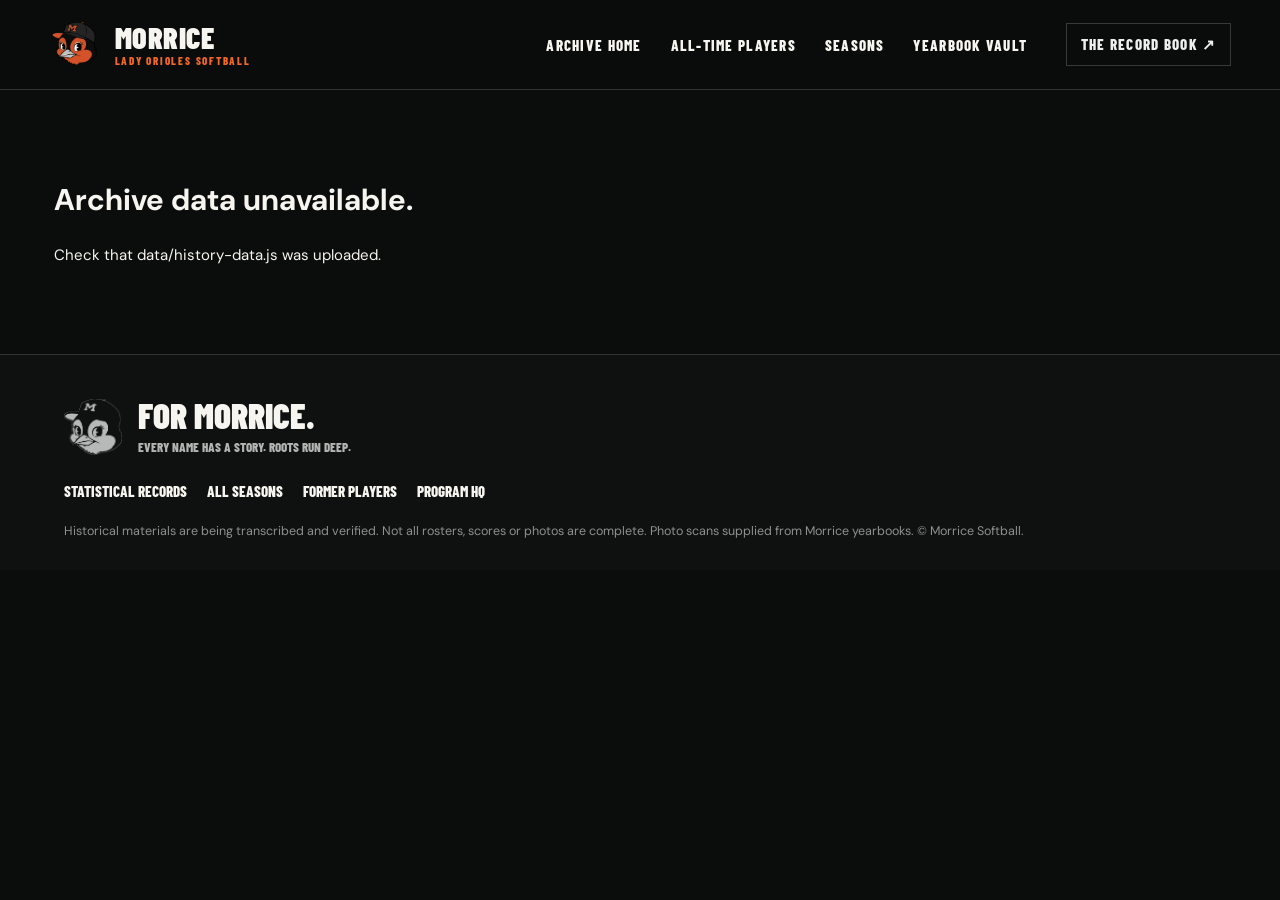
==== archive.html @ 0aeb1f67 "Add files via upload" ====
<!doctype html>
<html lang="en">
<head>
  <meta charset="utf-8">
  <meta name="viewport" content="width=device-width,initial-scale=1">
  <meta name="theme-color" content="#0b0c0c">
  <meta name="description" content="Explore Morrice Lady Orioles softball history: players, seasons, yearbook scans, schedules and record-book statistics.">
  <title>All-Time Orioles | Morrice Softball</title>
  <link rel="icon" href="assets/boop.webp" type="image/webp">
  <link rel="preconnect" href="https://fonts.googleapis.com">
  <link rel="preconnect" href="https://fonts.gstatic.com" crossorigin>
  <link href="https://fonts.googleapis.com/css2?family=Barlow+Condensed:wght@400;500;600;700;800;900&family=DM+Sans:wght@400;500;600;700&display=swap" rel="stylesheet">
  <link href="archive.css" rel="stylesheet">
  <script src="data/records-data.js"></script>
  <script src="data/history-data.js"></script>
  <script src="archive.js" defer></script>
</head>
<body>
  <a class="skip" href="#archive-main">Skip to archive</a>
  <header class="ath-header">
    <div class="ath-header-inner">
      <a class="ath-logo" href="index.html#records" aria-label="Morrice Softball records home"><img src="assets/boop.webp" alt=""><span><strong>MORRICE</strong><small>LADY ORIOLES SOFTBALL</small></span></a>
      <nav class="ath-header-nav" aria-label="Historical archive navigation">
        <a href="#home" data-nav="home">Archive Home</a>
        <a href="#players" data-nav="players">All-Time Players</a>
        <a href="#seasons" data-nav="seasons">Seasons</a>
        <a href="#vault" data-nav="vault">Yearbook Vault</a>
      </nav>
      <a class="ath-back" href="index.html#records">THE RECORD BOOK <span aria-hidden="true">↗</span></a>
      <button class="ath-menu" type="button" aria-label="Toggle archive navigation" aria-controls="mobileArchiveNav" aria-expanded="false">☰</button>
    </div>
    <nav class="ath-mobile-nav" id="mobileArchiveNav" aria-label="Mobile archive navigation" hidden>
      <a href="#home">Archive Home</a><a href="#players">All-Time Players</a><a href="#seasons">Season Archives</a><a href="#vault">Yearbook Vault</a><a href="index.html#records">Back to Record Book</a>
    </nav>
  </header>
  <main id="archive-main" tabindex="-1"><section class="ath-container ath-loading"><h1>LOADING THE ARCHIVE.</h1><p>Retrieving historical rosters, yearbook pages and season records...</p></section></main>
  <footer class="ath-footer"><div><img src="assets/boop-mono.webp" alt=""><p><strong>FOR MORRICE.</strong><span>Every name has a story. Roots run deep.</span></p></div><nav aria-label="Footer"><a href="index.html#records">Statistical Records</a><a href="#seasons">All Seasons</a><a href="#players">Former Players</a><a href="index.html#hub">Program HQ</a></nav><small>Historical materials are being transcribed and verified. Not all rosters, scores or photos are complete. Photo scans supplied from Morrice yearbooks. © Morrice Softball.</small></footer>
</body>
</html>
---- archive.css ----
:root{--orange:#f26726;--orange2:#ff8742;--dark:#0b0c0c;--ink:#111313;--panel:#16191a;--line:#343a39;--muted:#b4b7b6;--white:#f7f5ef;--display:'Barlow Condensed',Impact,'Arial Narrow',sans-serif;--body:'DM Sans',system-ui,-apple-system,sans-serif}
*{box-sizing:border-box}html{scroll-behavior:smooth}body{margin:0;color:var(--white);background:var(--dark);font:15px/1.58 var(--body);-webkit-font-smoothing:antialiased}a{text-decoration:none;color:inherit}button,input,select{font:inherit}button{cursor:pointer}button:focus-visible,input:focus-visible,select:focus-visible,a:focus-visible{outline:2px solid var(--orange2);outline-offset:3px}button:disabled{opacity:.4;cursor:default}img{max-width:100%;display:block}.skip{position:absolute;left:18px;top:-90px;padding:8px 14px;background:var(--orange);z-index:100}.skip:focus{top:10px}
.ath-header{position:sticky;top:0;z-index:40;background:#0b0d0df6;backdrop-filter:blur(14px);border-bottom:1px solid #303334}.ath-header-inner{max-width:1720px;margin:auto;min-height:89px;display:flex;align-items:center;padding:8px clamp(15px,3.8vw,70px);gap:clamp(16px,3vw,46px)}.ath-logo{display:flex;align-items:center;flex-shrink:0;gap:11px}.ath-logo img{height:55px;width:55px;object-fit:contain}.ath-logo span{display:flex;flex-direction:column;line-height:1}.ath-logo strong{font:900 30px/1 var(--display);letter-spacing:.018em}.ath-logo small{font:800 11px/1.1 var(--display);color:var(--orange);letter-spacing:.16em;white-space:nowrap;margin-top:3px}.ath-header-nav{display:flex;align-items:center;gap:clamp(14px,2.25vw,33px);margin-left:auto}.ath-header-nav a,.ath-back{font:800 15px var(--display);letter-spacing:.085em;white-space:nowrap;text-transform:uppercase}.ath-header-nav a:hover,.ath-header-nav a.active{color:var(--orange)}.ath-back{padding:11px 14px;border:1px solid var(--line);color:#eee;flex-shrink:0}.ath-back:hover{background:var(--orange);color:#151515;border-color:var(--orange)}.ath-menu{display:none;background:transparent;border:0;color:#fff;font-size:26px}.ath-mobile-nav{background:#151818;border-top:1px solid #343838;padding:12px 24px 24px}.ath-mobile-nav:not([hidden]){display:flex;flex-direction:column}.ath-mobile-nav a{padding:11px 0;border-bottom:1px solid #343838;font:800 20px var(--display);text-transform:uppercase}
.ath-container{max-width:1450px;margin:0 auto;padding-left:clamp(18px,4.2vw,68px);padding-right:clamp(18px,4.2vw,68px)}.ath-band{border-bottom:1px solid #2b3030}.ath-hero{position:relative;overflow:hidden;background:radial-gradient(ellipse at 82% 22%,#4c2817 0%,#1d1d1c 29%,#0d0f0f 67%);padding:clamp(63px,7vw,112px) 0 clamp(46px,5vw,70px)}.ath-hero:after{content:"M";position:absolute;right:-35px;top:0;line-height:.8;z-index:0;pointer-events:none;font:900 clamp(380px,50vw,770px) var(--display);opacity:.065;color:var(--orange);transform:skew(-8deg)}.ath-hero-inner{position:relative;z-index:1;display:grid;grid-template-columns:minmax(0,1fr) minmax(260px,.72fr);gap:40px;align-items:center}.ath-eyebrow{color:var(--orange);font:900 15px/1.2 var(--display);text-transform:uppercase;letter-spacing:.19em}.ath-eyebrow:before{content:"";display:inline-block;width:28px;height:3px;background:currentColor;vertical-align:middle;margin-right:12px}.ath-hero h1{font:900 clamp(88px,12.5vw,178px)/.78 var(--display);text-transform:uppercase;letter-spacing:-.02em;margin:23px 0 22px}.ath-hero h1 span{display:block}.ath-hero h1 .orange{color:var(--orange);font-style:italic}.ath-hero p{color:#c7cac6;font-size:17px;max-width:590px;line-height:1.7}.ath-hero-image{position:relative;border:1px solid #42382c;transform:rotate(2deg);box-shadow:0 30px 80px #0008;background:#efe1ce;padding:10px}.ath-hero-image img{width:100%;max-height:470px;object-fit:cover;filter:sepia(.22) contrast(1.08)}.ath-hero-image small{display:block;font:800 13px var(--display);text-transform:uppercase;color:#201a16;padding:9px 8px 4px;letter-spacing:.11em}.ath-search-panel{margin-top:34px;max-width:680px;padding:9px;background:#161817;border:1px solid #575c58;display:flex;align-items:center;gap:13px}.ath-search-panel label{font:800 20px var(--display);color:var(--orange);padding:0 0 0 12px}.ath-search-panel input{flex:1;min-width:0;background:none;border:0;color:#fff;outline:none;font-size:16px;padding:10px}.ath-search-panel button{border:0;background:var(--orange);color:#131313;font:900 17px var(--display);text-transform:uppercase;letter-spacing:.08em;padding:16px 21px}.ath-search-panel button:hover{background:var(--orange2)}.ath-metrics{display:grid;grid-template-columns:repeat(4,minmax(0,1fr));border-bottom:1px solid var(--line);background:#131616}.ath-metrics>*{padding:24px 26px;border-right:1px solid var(--line)}.ath-metrics>*:last-child{border:0}.ath-metrics b{font:900 43px/1 var(--display);display:block}.ath-metrics span{display:block;font:800 12px var(--display);text-transform:uppercase;letter-spacing:.1em;color:#aaa;margin-top:4px}
.ath-section{padding-top:66px;padding-bottom:72px}.ath-section:nth-child(even){background:#111414}.ath-section-top{display:flex;justify-content:space-between;gap:25px;align-items:end;margin-bottom:27px}.ath-section-top h2,.ath-page-head h1{font:900 clamp(51px,6vw,88px)/.92 var(--display);text-transform:uppercase;margin:11px 0 10px}.ath-section-top em,.ath-page-head em{color:var(--orange);font-style:normal}.ath-section-top p{max-width:570px;color:var(--muted);margin:0}.ath-action{display:inline-flex;align-items:center;justify-content:center;background:var(--orange);padding:12px 17px;color:#111;font:900 16px var(--display);text-transform:uppercase;letter-spacing:.08em;white-space:nowrap}.ath-action:hover{background:var(--orange2)}.ath-action.outline{background:transparent;color:var(--orange);border:1px solid var(--orange)}.ath-action.outline:hover{background:var(--orange);color:#111}.ath-page-head{padding:54px 0 37px;border-bottom:1px solid var(--line);background:linear-gradient(135deg,#171a19,#0b0c0c)}.ath-page-head p{color:#b6baba;max-width:770px}.ath-grid{display:grid;grid-template-columns:repeat(4,minmax(0,1fr));gap:17px}.ath-feature{min-width:0;display:block;border:1px solid #353b39;background:#181b1a;position:relative;overflow:hidden;transition:transform .18s,border-color .18s}.ath-feature:hover{transform:translateY(-4px);border-color:var(--orange)}.ath-feature img{width:100%;height:205px;object-fit:cover;filter:grayscale(.25)}.ath-feature-body{padding:19px}.ath-feature-body small{font:800 12px var(--display);color:var(--orange);text-transform:uppercase;letter-spacing:.13em}.ath-feature-body h3{font:900 34px/.94 var(--display);text-transform:uppercase;margin:7px 0}.ath-feature-body p{color:#b9bcb8;font-size:13px;margin:5px 0 0}.ath-feature .ath-arrow{position:absolute;right:15px;bottom:13px;color:var(--orange)}.ath-feature.no-pic{min-height:210px;display:flex;align-items:end;background:linear-gradient(135deg,#261c17,#151918)}.ath-feature.no-pic .ath-feature-body{width:100%}.ath-year-watermark{position:absolute;top:3px;right:8px;font:900 85px var(--display);color:#f2672630;pointer-events:none}
.ath-toolbar{display:flex;gap:12px;flex-wrap:wrap;align-items:center;padding:22px 0}.ath-toolbar label{font:800 12px var(--display);color:#b8bdb9;text-transform:uppercase;letter-spacing:.08em}.ath-toolbar input,.ath-toolbar select{background:#1b1e1d;border:1px solid #464e49;color:#fff;padding:12px 13px;min-height:45px;max-width:100%;border-radius:0}.ath-toolbar input{min-width:min(100%,340px)}.ath-toolbar select{min-width:150px}.ath-info{padding:17px 20px;border-left:4px solid var(--orange);background:#251e18;color:#ead0bd;margin:22px 0;font-size:13px;line-height:1.65}.ath-info strong{color:#fff}.ath-count{font:800 13px var(--display);color:#c3c5c2;text-transform:uppercase;letter-spacing:.1em;padding:8px 0 20px}.ath-people-grid{display:grid;grid-template-columns:repeat(3,minmax(0,1fr));gap:10px}.ath-person{border:1px solid #343b38;padding:18px 20px;background:#161918;display:block;min-width:0}.ath-person:hover{border-color:var(--orange);background:#1e211f}.ath-person strong{display:block;font:900 26px/1.05 var(--display);text-transform:uppercase}.ath-person small{display:block;margin-top:8px;font:800 12px var(--display);color:var(--orange);text-transform:uppercase;letter-spacing:.065em}.ath-person p{font-size:12px;color:var(--muted);margin:5px 0 0}.ath-person .ath-arrow{float:right;color:var(--orange);font-size:22px}.ath-load{display:block;width:100%;margin:24px 0 0;background:transparent;border:1px solid #525a55;color:white;font:900 17px var(--display);text-transform:uppercase;padding:14px}.ath-load:hover{border-color:var(--orange);color:var(--orange)}
.ath-detail-meta{display:grid;grid-template-columns:repeat(4,minmax(0,1fr));gap:1px;background:#39403c;border:1px solid #39403c;margin-top:22px}.ath-detail-meta>*{background:#171b19;padding:16px}.ath-detail-meta strong{font:900 33px var(--display);display:block}.ath-detail-meta small{color:#b8bbb7;font:800 11px var(--display);text-transform:uppercase;letter-spacing:.1em;display:block}.ath-two-col{display:grid;grid-template-columns:minmax(0,1.45fr) minmax(260px,.7fr);gap:32px;align-items:start}.ath-box{background:#151818;border:1px solid #363b39;padding:24px;margin-top:18px}.ath-box h2,.ath-box h3{font:900 32px var(--display);text-transform:uppercase;margin:0 0 17px}.ath-box p{color:#bbb}.ath-chips{display:flex;gap:9px;flex-wrap:wrap}.ath-chip{display:inline-flex;align-items:center;gap:7px;font:800 14px var(--display);text-transform:uppercase;letter-spacing:.04em;color:#fff;border:1px solid #515750;padding:8px 11px;background:#242725}.ath-chip:hover{border-color:var(--orange);color:var(--orange)}.ath-chip small{color:var(--orange);font-size:12px}.ath-subnote{color:#aeb2ae;font-size:13px;margin-top:14px}.ath-gallery{display:grid;grid-template-columns:repeat(3,minmax(0,1fr));gap:15px}.ath-gallery figure{border:1px solid #333b38;background:#171a19;margin:0}.ath-gallery a{display:block;cursor:zoom-in;overflow:hidden}.ath-gallery img{height:245px;width:100%;object-fit:cover;transition:transform .2s}.ath-gallery a:hover img{transform:scale(1.02)}.ath-gallery figcaption{padding:11px 13px 15px;font-size:12px;color:#bdc1bd}.ath-gallery b{display:block;color:#fff;font:800 17px var(--display);text-transform:uppercase}.ath-gallery small{display:block;color:#a1a7a3;margin-top:3px}.ath-gallery-wide{grid-template-columns:repeat(4,minmax(0,1fr))}.ath-gallery-wide img{height:180px}.ath-table-wrap{max-width:100%;overflow-x:auto;border:1px solid #343c39}.ath-table{width:100%;border-collapse:collapse;min-width:540px}.ath-table th{background:#262a28;text-align:left;text-transform:uppercase;letter-spacing:.065em;font:800 14px var(--display);color:var(--orange);padding:13px 12px;white-space:nowrap}.ath-table td{border-top:1px solid #303633;padding:12px;color:#e8eae6;font-size:13px}.ath-table tr:hover td{background:#191d1b}.ath-table td a{color:#ff995c;text-decoration:underline;text-underline-offset:3px}.ath-table .num{font-family:var(--display);font-size:18px;font-weight:800;color:#fff}.ath-table .pale{color:#adb1ae}.ath-tag{font:800 12px var(--display);padding:4px 7px;text-transform:uppercase;color:#121212;background:#f26726;display:inline-block}.ath-tag.muted{background:#404640;color:#eee}.ath-breadcrumb{display:flex;gap:11px;align-items:center;flex-wrap:wrap;font:800 12px var(--display);text-transform:uppercase;letter-spacing:.1em;color:#b8b9b5;margin-bottom:18px}.ath-breadcrumb a{color:var(--orange)}.ath-breadcrumb a:hover{text-decoration:underline}.ath-spacer{height:36px}.ath-empty{padding:32px;border:1px dashed #636d65;background:#161a18;color:#c0c3bf}.ath-footer{background:#0f1111;border-top:1px solid #333;padding:39px clamp(18px,5vw,70px) 28px}.ath-footer>div,.ath-footer>nav,.ath-footer>small{max-width:1310px;margin-left:auto;margin-right:auto}.ath-footer>div{display:flex;align-items:center;gap:16px}.ath-footer img{width:58px;opacity:.7}.ath-footer p{margin:0}.ath-footer strong{font:900 35px var(--display);display:block}.ath-footer span{font:800 13px var(--display);text-transform:uppercase;color:#b2b5b1}.ath-footer nav{display:flex;gap:20px;flex-wrap:wrap;margin-top:22px}.ath-footer nav a{font:800 15px var(--display);text-transform:uppercase}.ath-footer nav a:hover{color:var(--orange)}.ath-footer small{display:block;color:#8b918e;margin-top:22px;max-width:1310px}
@media(max-width:1180px){.ath-header-nav{gap:13px}.ath-header-nav a{font-size:13px}.ath-back{font-size:13px}.ath-logo strong{font-size:26px}.ath-logo small{font-size:9px}.ath-grid{grid-template-columns:repeat(3,1fr)}}
@media(max-width:900px){.ath-header-inner{min-height:73px}.ath-logo img{width:47px;height:47px}.ath-header-nav,.ath-back{display:none}.ath-menu{display:block;margin-left:auto}.ath-hero-inner{grid-template-columns:1fr}.ath-hero-image{display:none}.ath-grid{grid-template-columns:repeat(2,1fr)}.ath-people-grid{grid-template-columns:repeat(2,1fr)}.ath-gallery-wide{grid-template-columns:repeat(3,1fr)}.ath-two-col{grid-template-columns:1fr}.ath-metrics>*{padding:17px}}
@media(max-width:580px){.ath-hero{padding:60px 0 42px}.ath-hero h1{font-size:clamp(75px,22vw,120px)}.ath-hero p{font-size:15px}.ath-search-panel{gap:3px}.ath-search-panel label{padding-left:6px}.ath-search-panel button{font-size:13px;padding:14px 12px}.ath-section{padding-top:40px;padding-bottom:45px}.ath-grid,.ath-people-grid,.ath-gallery,.ath-gallery-wide{grid-template-columns:repeat(2,1fr);gap:10px}.ath-feature img{height:140px}.ath-feature-body{padding:11px}.ath-feature-body h3{font-size:27px}.ath-gallery img,.ath-gallery-wide img{height:165px}.ath-metrics{grid-template-columns:repeat(2,1fr)}.ath-metrics>:nth-child(2){border-right:0}.ath-metrics>:nth-child(-n+2){border-bottom:1px solid var(--line)}.ath-section-top{align-items:start;flex-direction:column}.ath-detail-meta{grid-template-columns:repeat(2,1fr)}.ath-box{padding:15px}.ath-page-head h1{font-size:56px}.ath-toolbar input{min-width:100%}.ath-table{min-width:490px}.ath-footer strong{font-size:29px}}
@media(prefers-reduced-motion:reduce){*,*:before,*:after{transition:none!important;scroll-behavior:auto!important}}
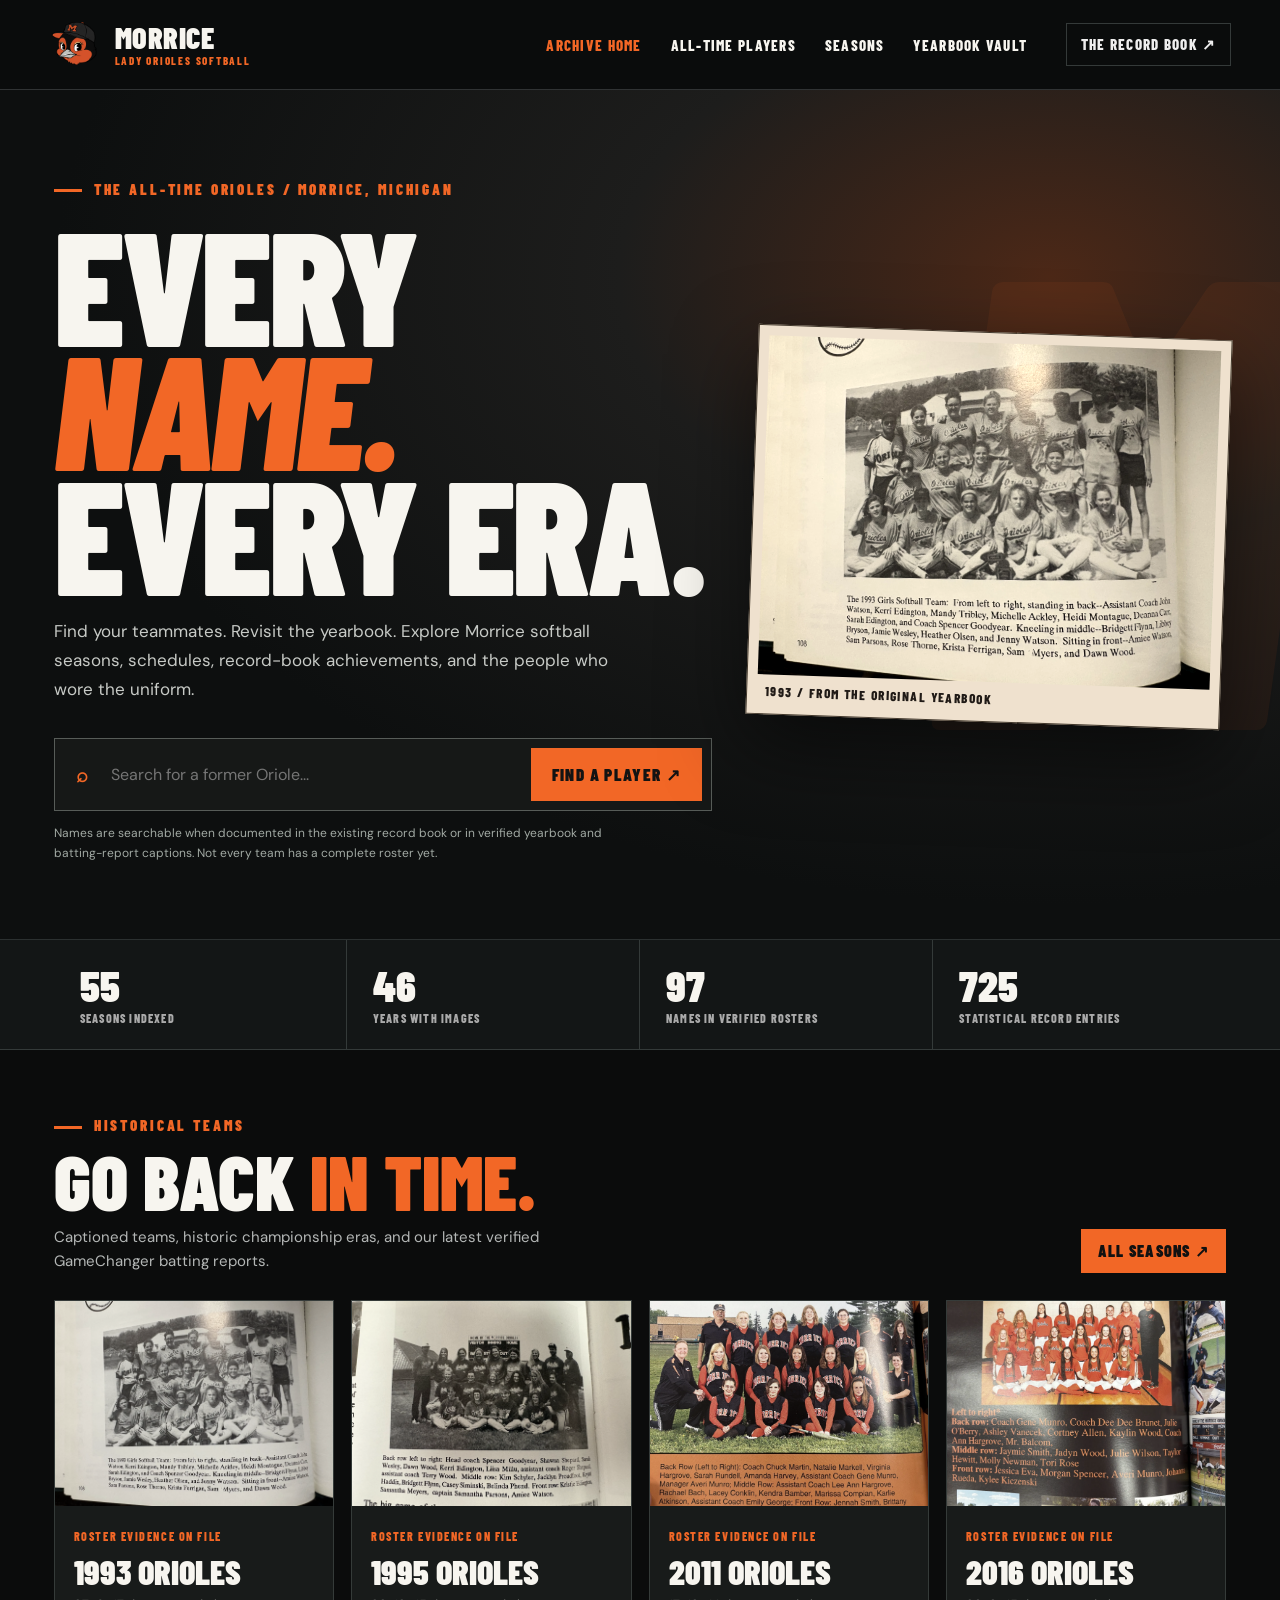
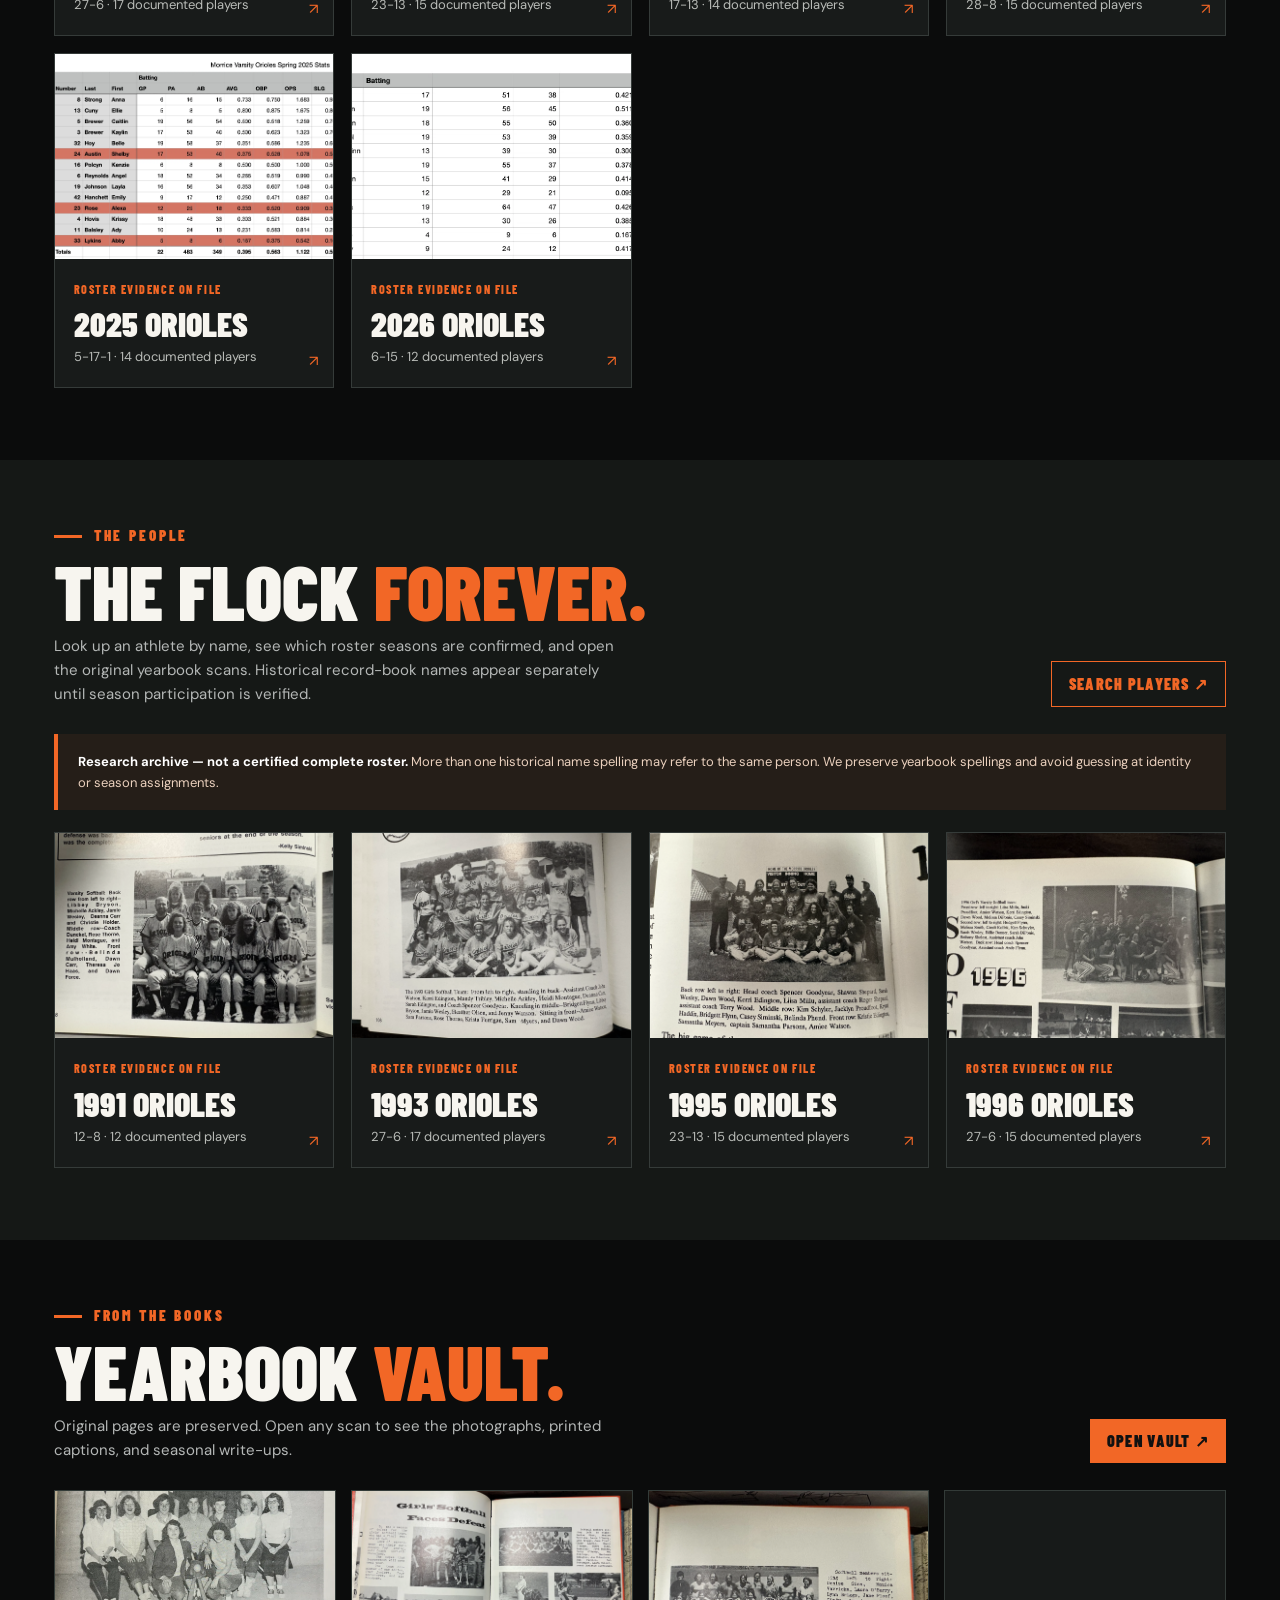
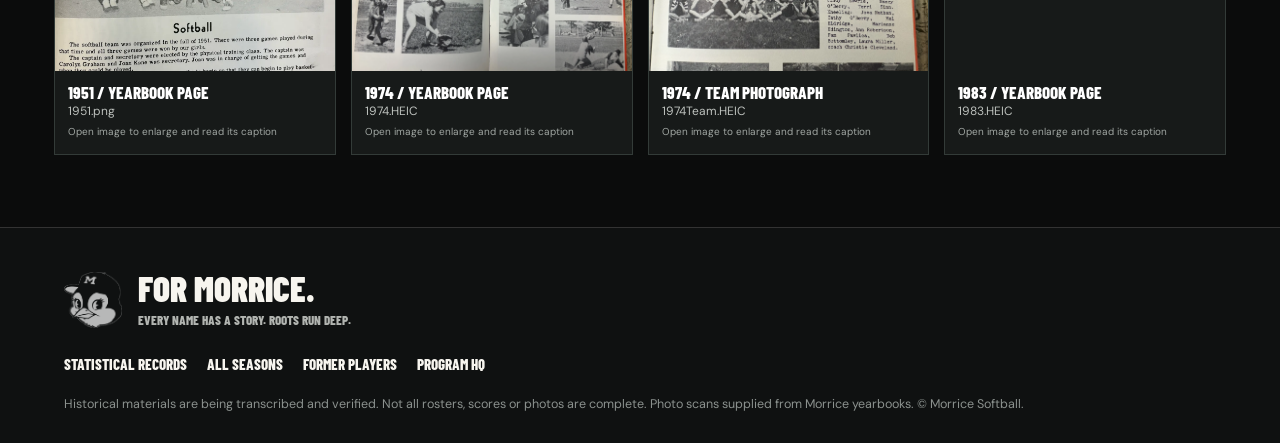
==== commit a955ac9c: "Add files via upload" ====
--- a/archive.html
+++ b/archive.html
@@ -12,8 +12,9 @@
   <link href="https://fonts.googleapis.com/css2?family=Barlow+Condensed:wght@400;500;600;700;800;900&family=DM+Sans:wght@400;500;600;700&display=swap" rel="stylesheet">
   <link href="archive.css" rel="stylesheet">
   <script src="data/records-data.js"></script>
-  <script src="data/history-data.js"></script>
-  <script src="archive.js" defer></script>
+  <!-- Versioned URL prevents browsers from reusing the previously cached, incorrect photo paths. -->
+  <script src="data/history-data.js?v=20261117-photo-paths-fixed" ></script>
+  <script src="archive.js?v=20261117-photo-paths-fixed" defer></script>
 </head>
 <body>
   <a class="skip" href="#archive-main">Skip to archive</a>
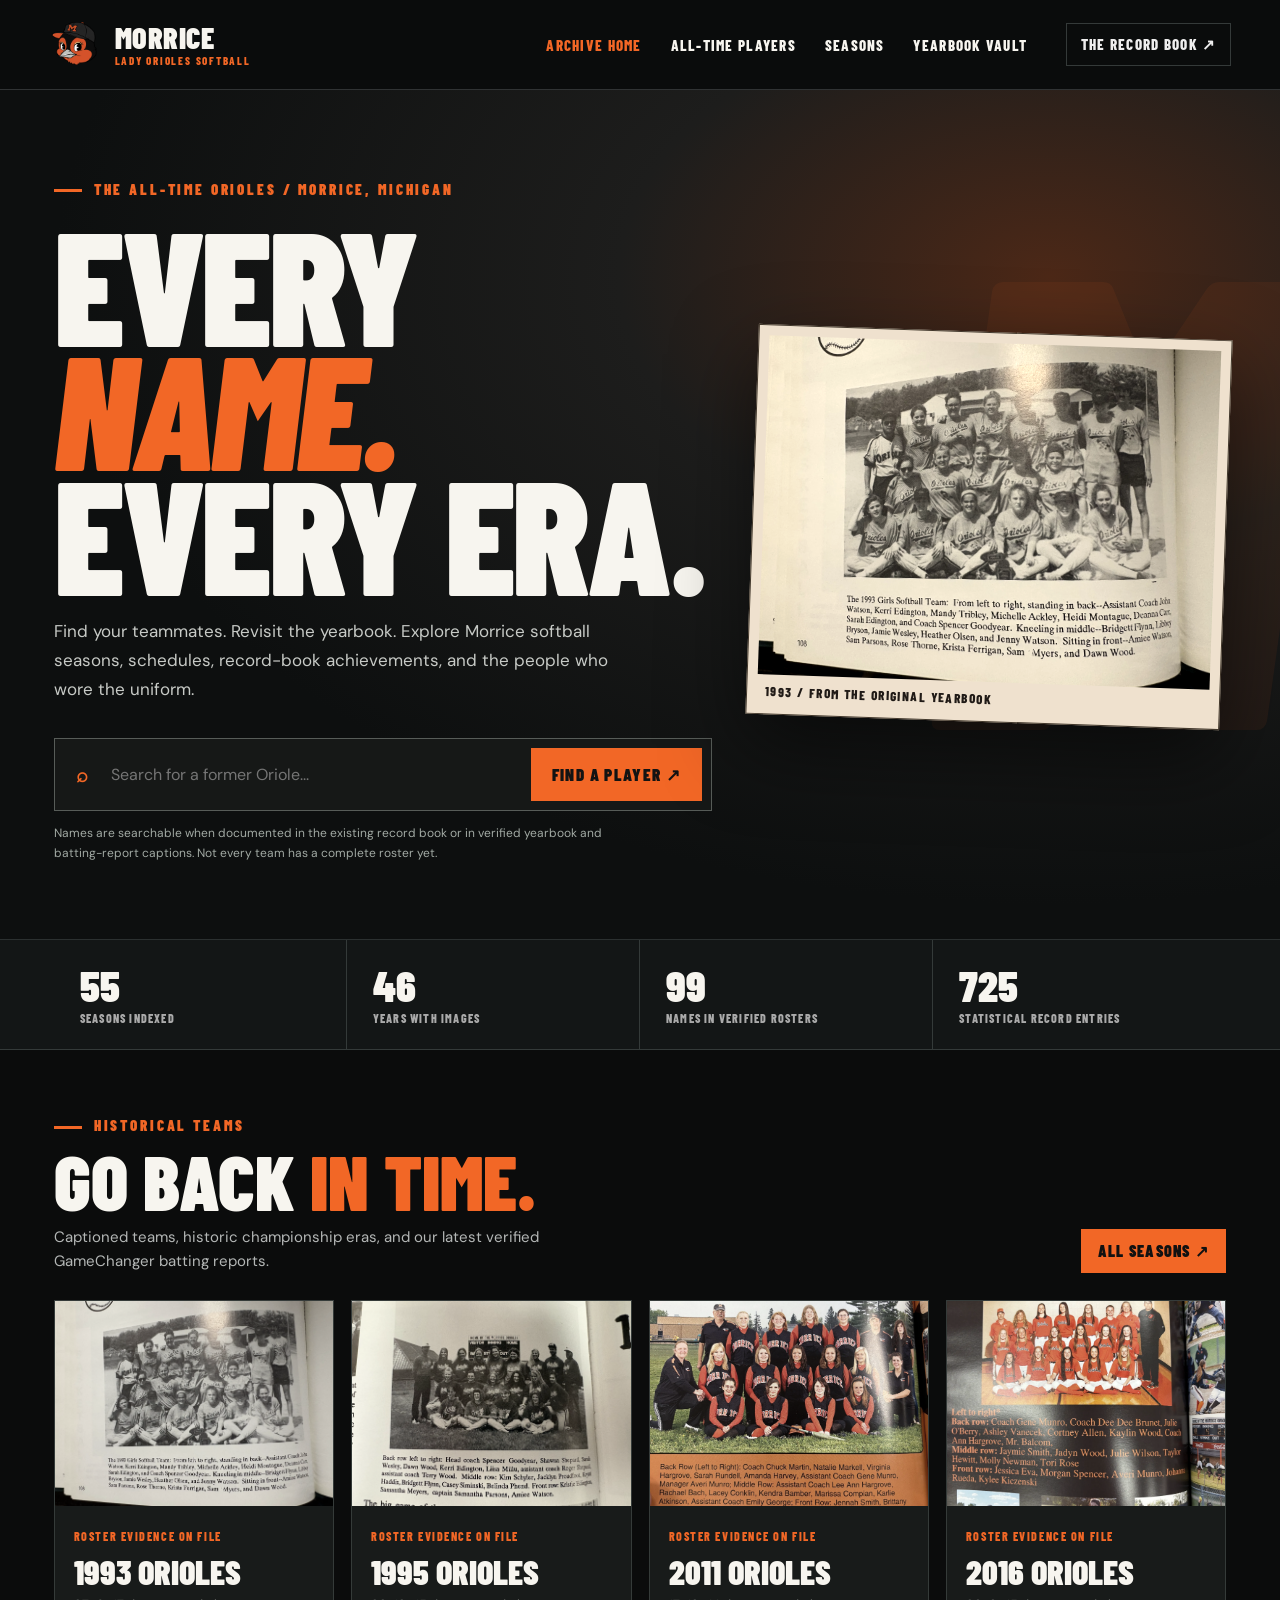
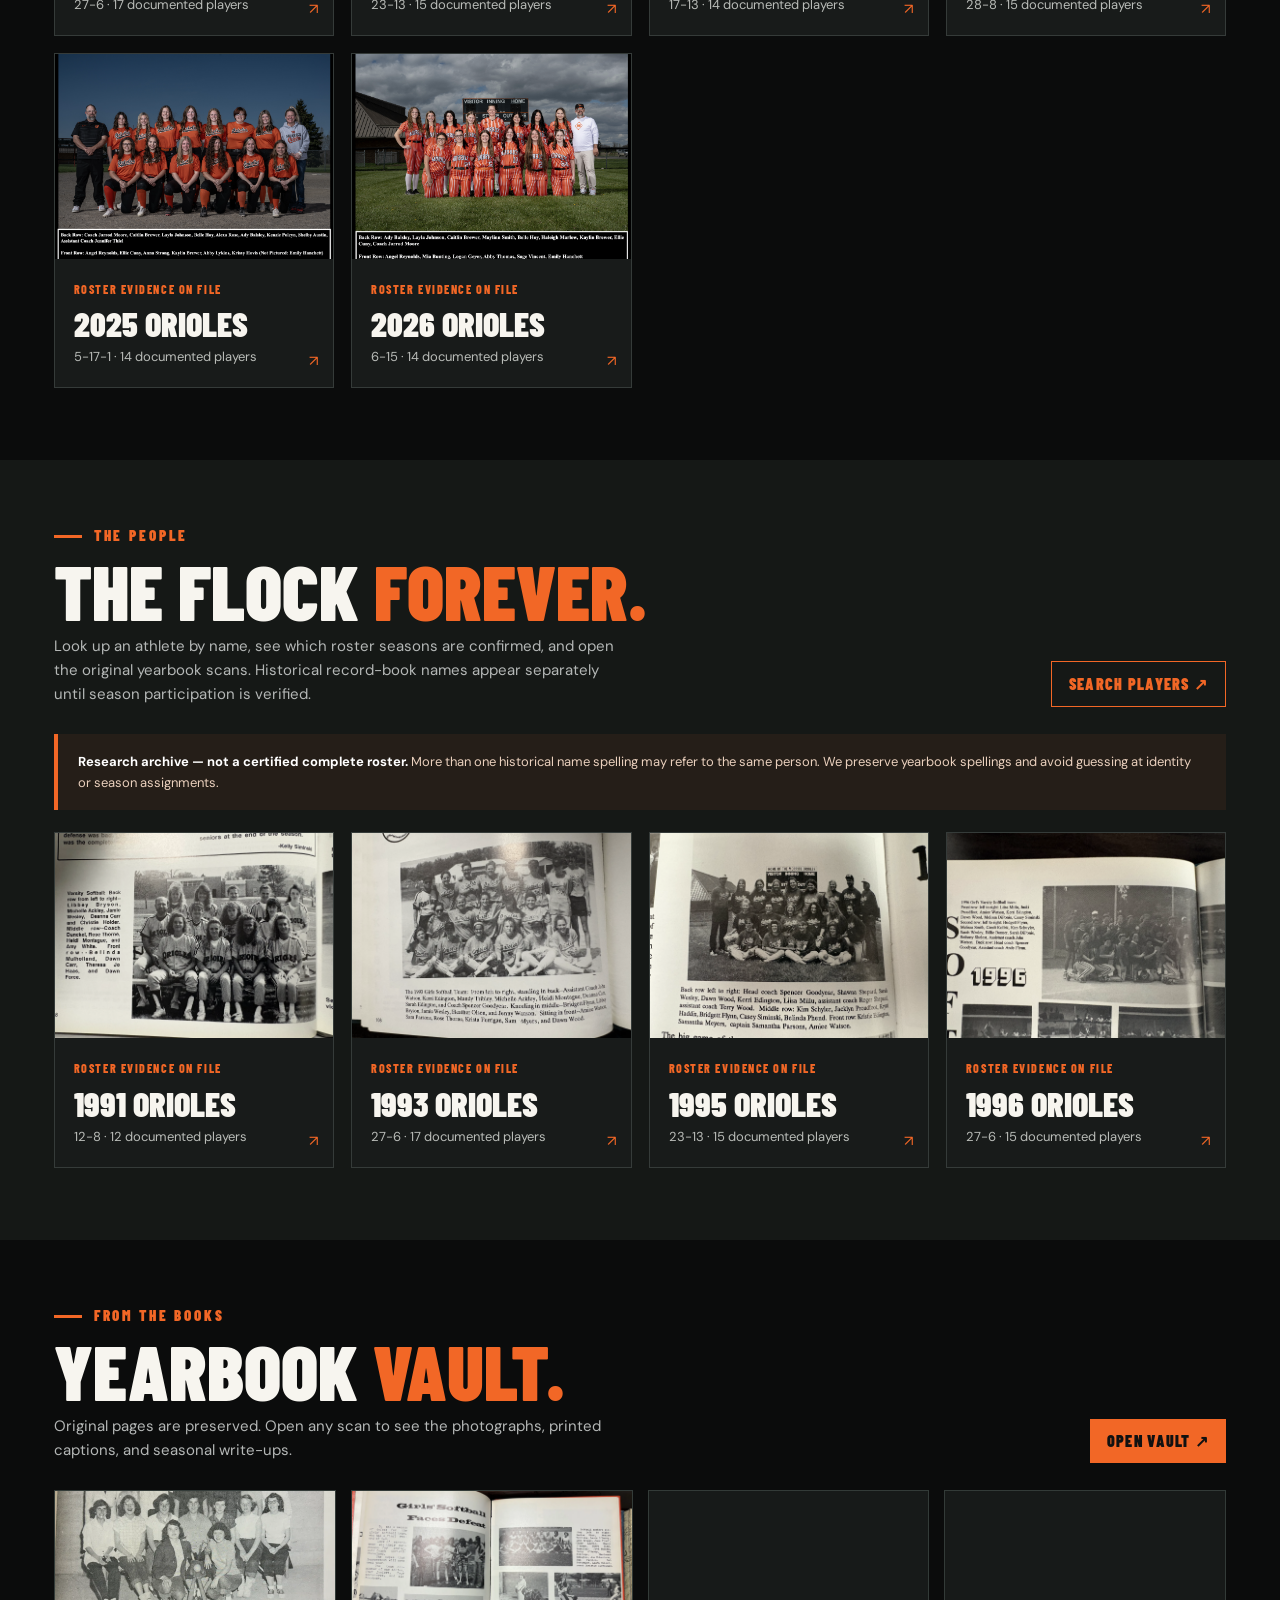
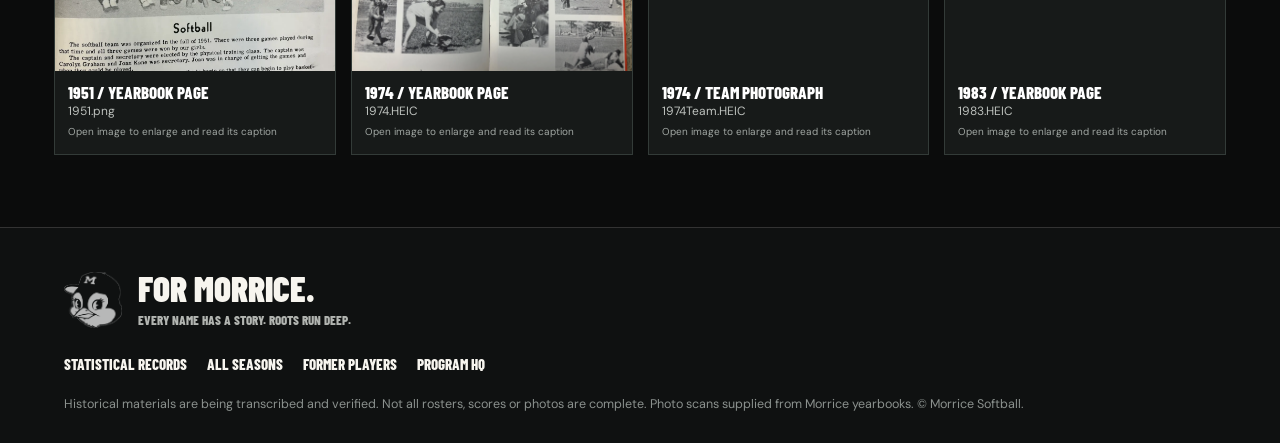
==== commit efb104dd: "Add files via upload" ====
--- a/archive.html
+++ b/archive.html
@@ -13,8 +13,8 @@
   <link href="archive.css" rel="stylesheet">
   <script src="data/records-data.js"></script>
   <!-- Versioned URL prevents browsers from reusing the previously cached, incorrect photo paths. -->
-  <script src="data/history-data.js?v=20261117-photo-paths-fixed" ></script>
-  <script src="archive.js?v=20261117-photo-paths-fixed" defer></script>
+  <script src="data/history-data.js?v=20261117-team-photo-additions" ></script>
+  <script src="archive.js?v=20261117-team-photo-additions" defer></script>
 </head>
 <body>
   <a class="skip" href="#archive-main">Skip to archive</a>
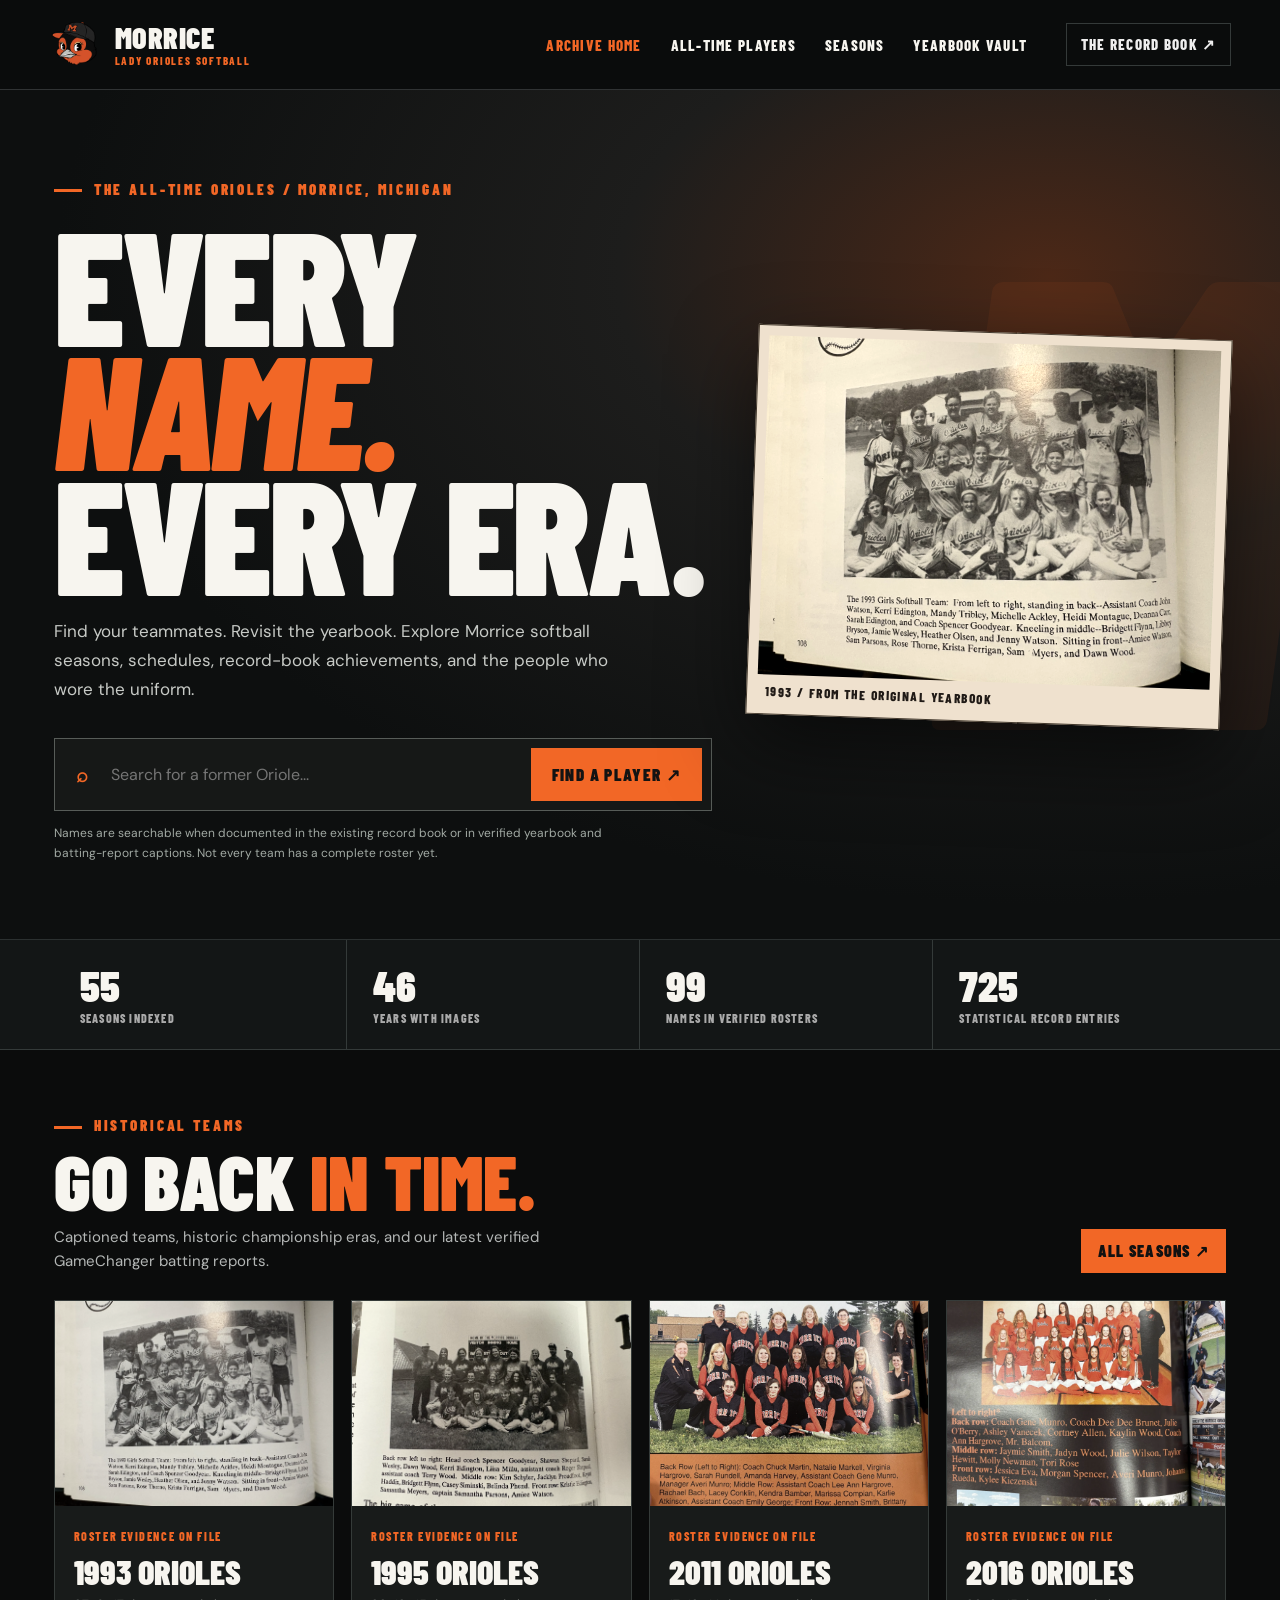
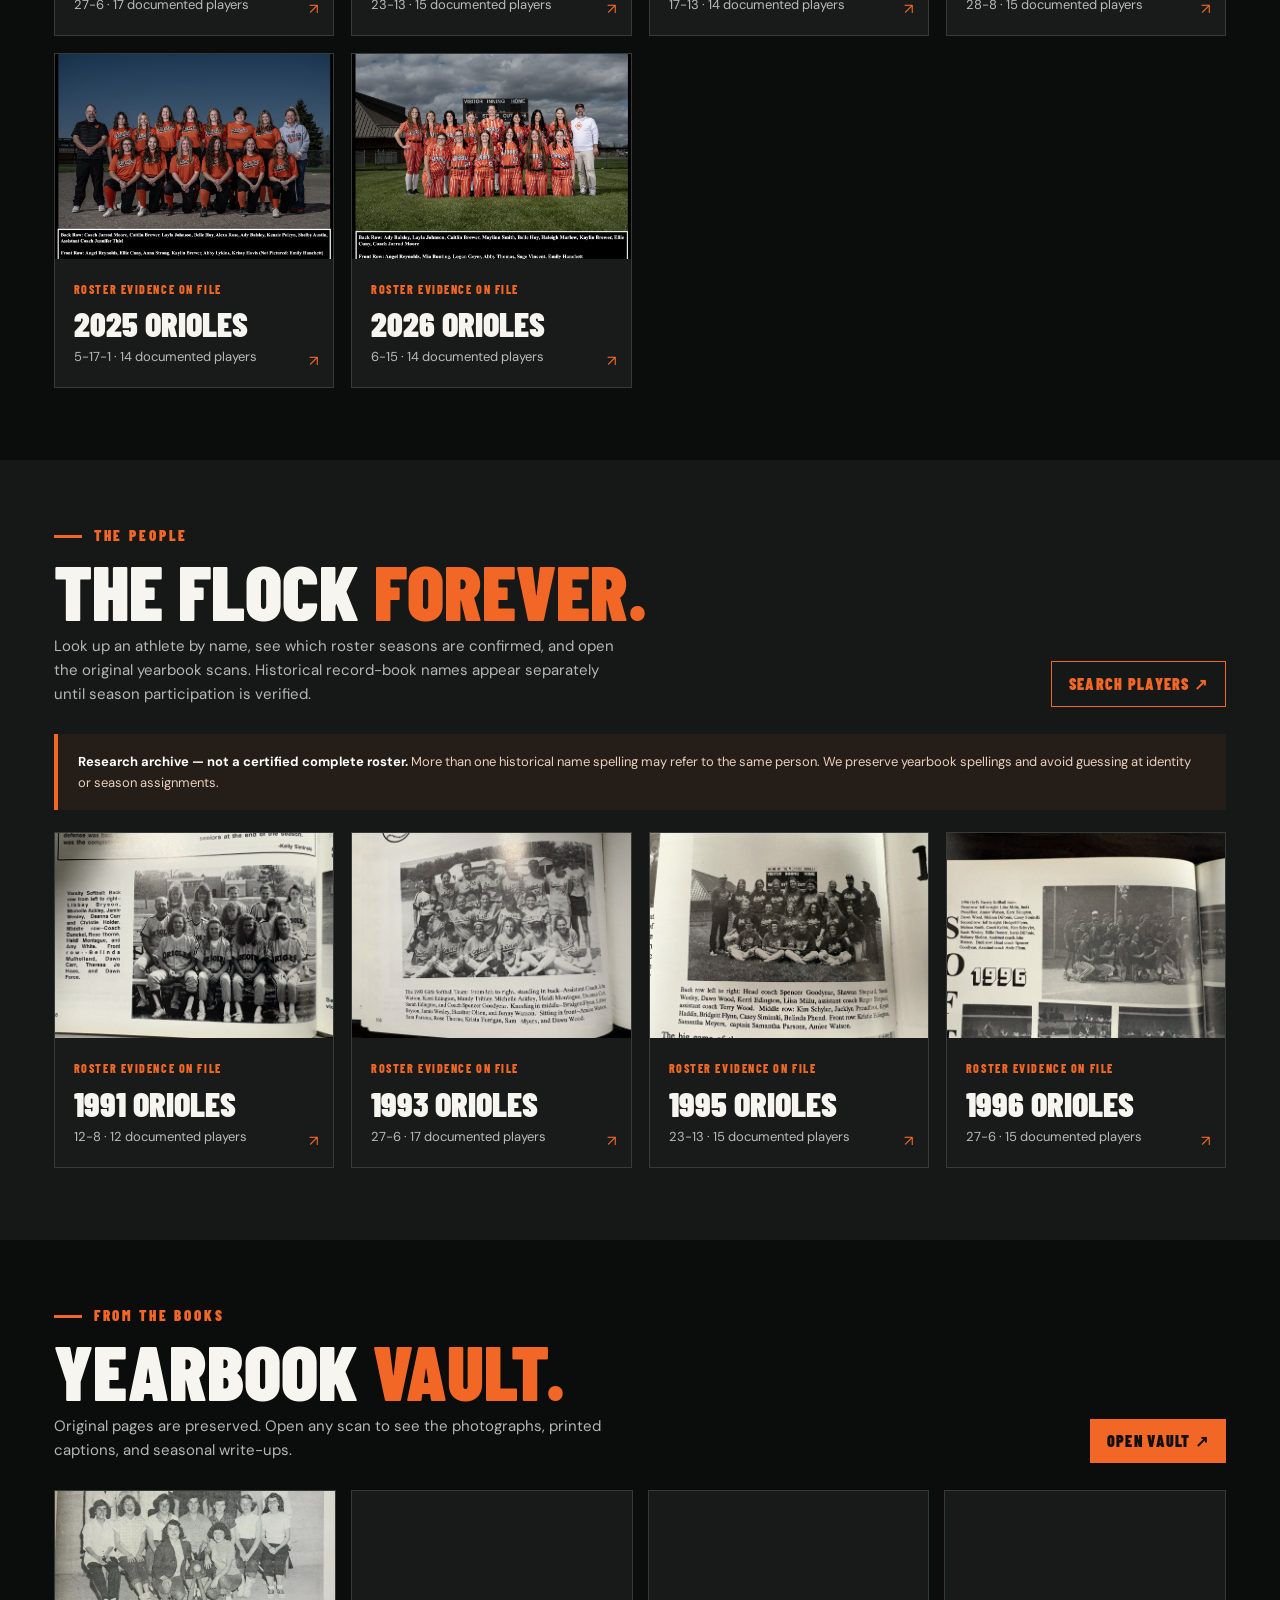
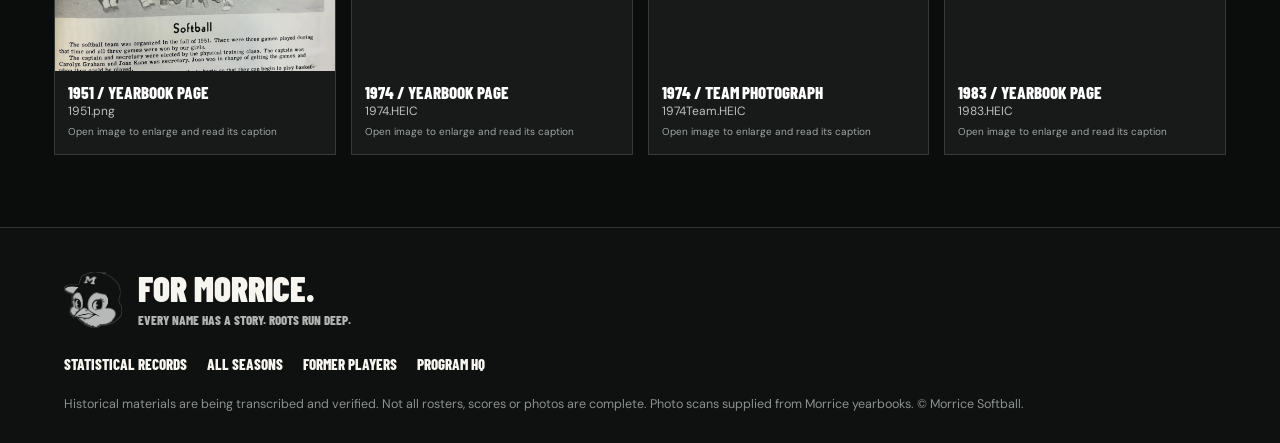
==== commit d70a4977: "Add files via upload" ====
--- a/archive.html
+++ b/archive.html
@@ -13,8 +13,8 @@
   <link href="archive.css" rel="stylesheet">
   <script src="data/records-data.js"></script>
   <!-- Versioned URL prevents browsers from reusing the previously cached, incorrect photo paths. -->
-  <script src="data/history-data.js?v=20261117-team-photo-additions" ></script>
-  <script src="archive.js?v=20261117-team-photo-additions" defer></script>
+  <script src="data/history-data.js?v=20261117-caption-player-links" ></script>
+  <script src="archive.js?v=20261117-caption-player-links" defer></script>
 </head>
 <body>
   <a class="skip" href="#archive-main">Skip to archive</a>
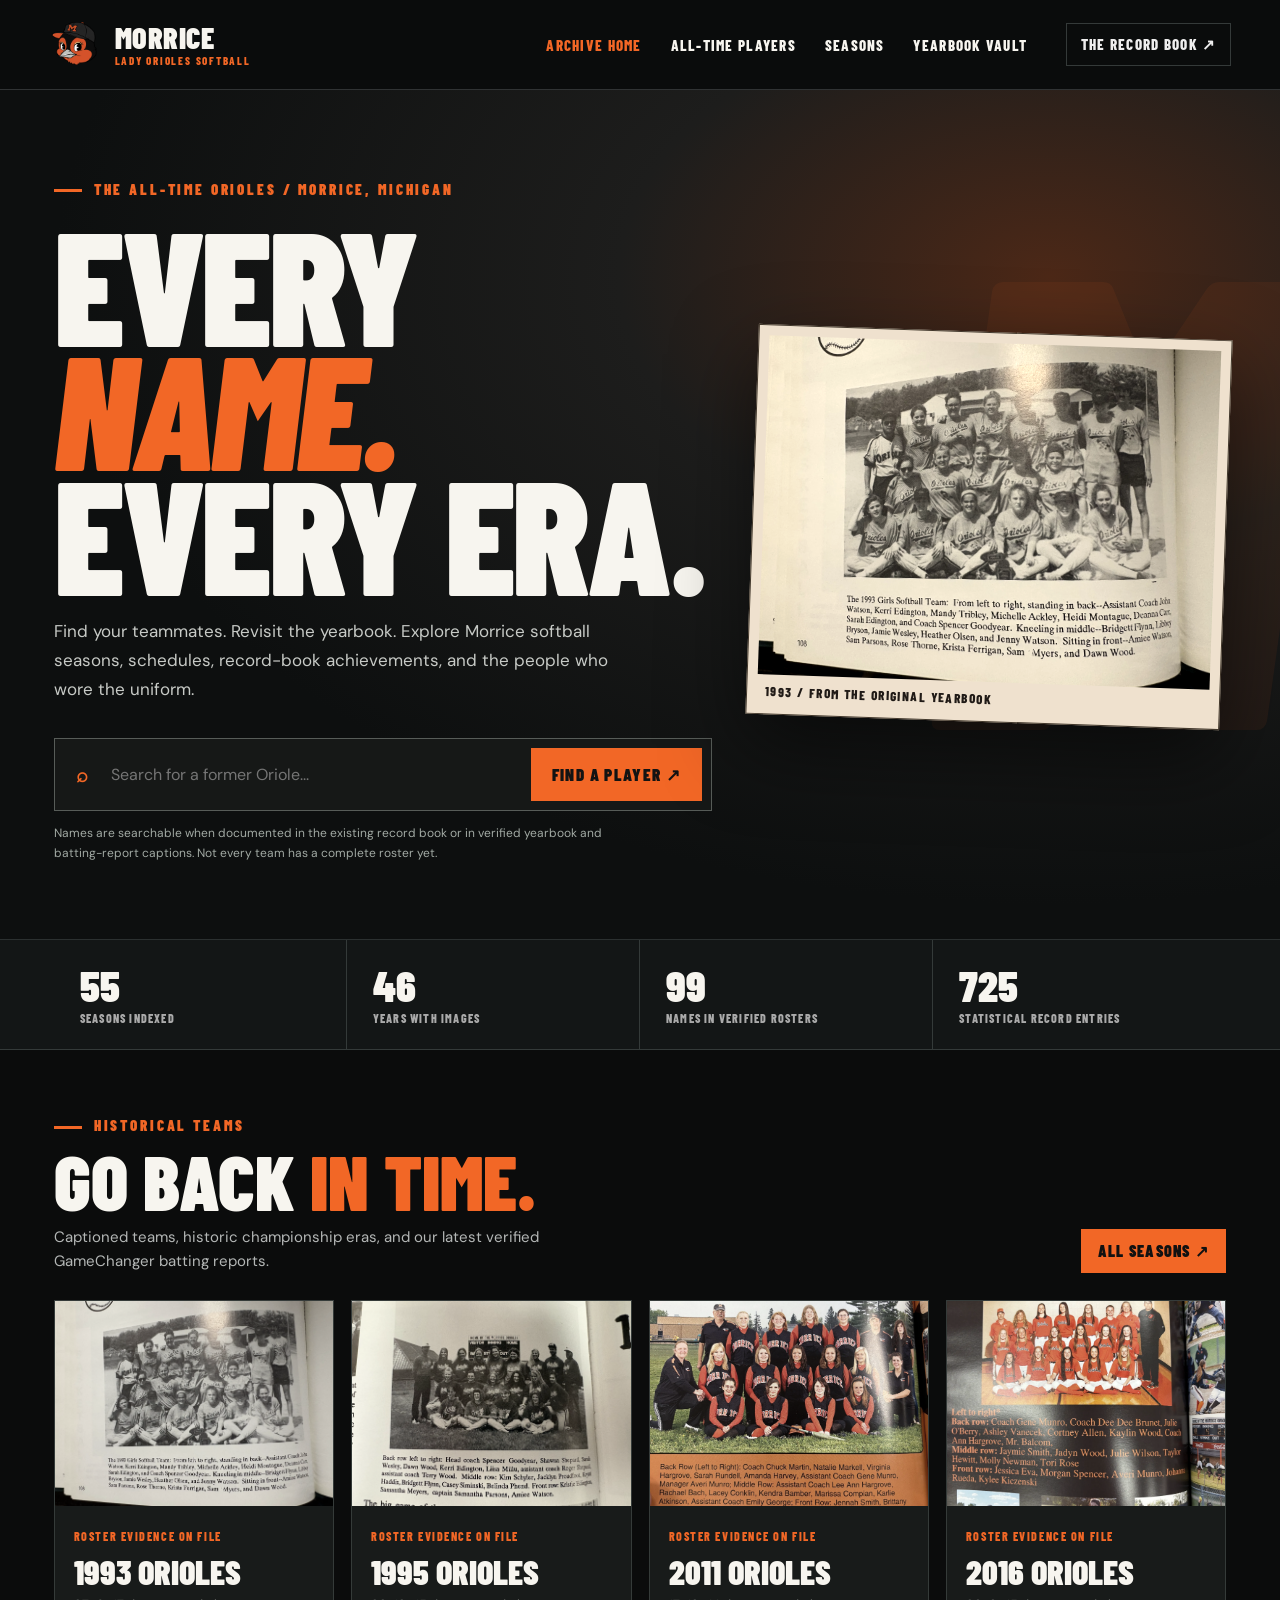
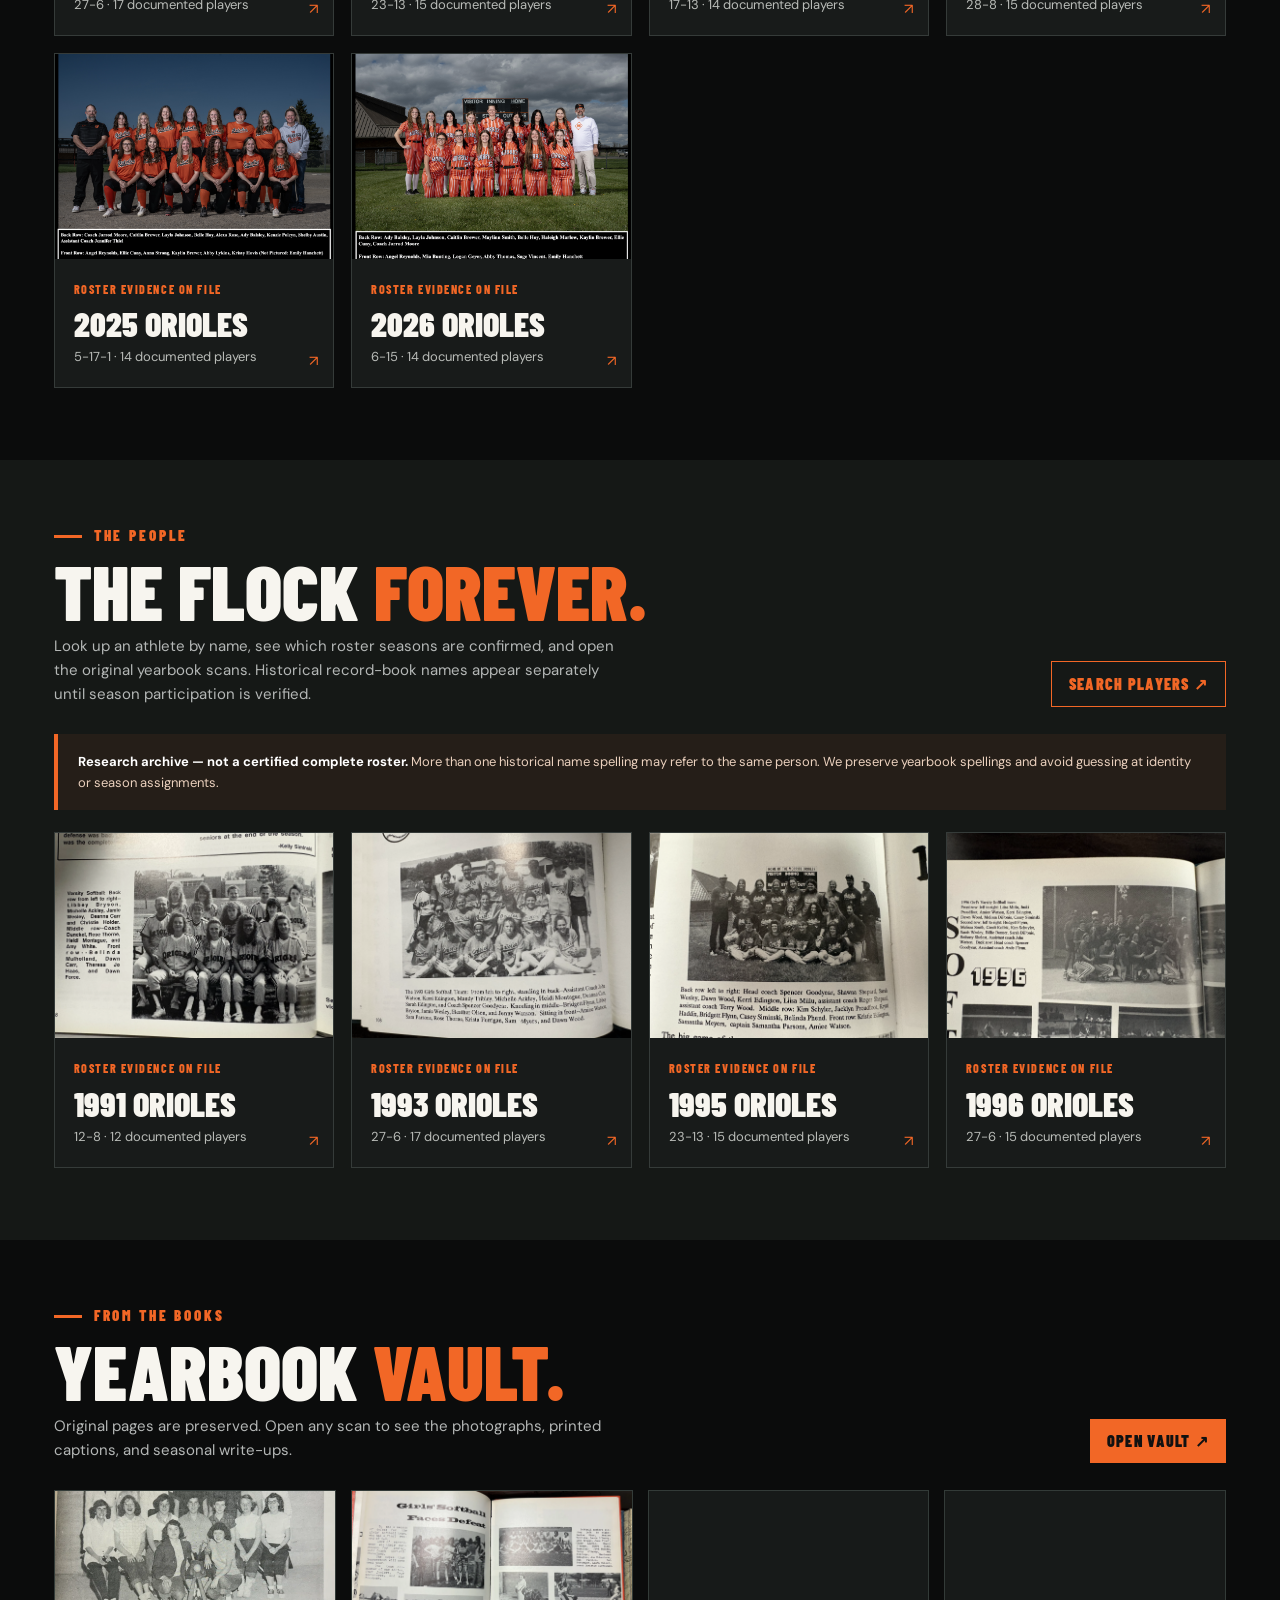
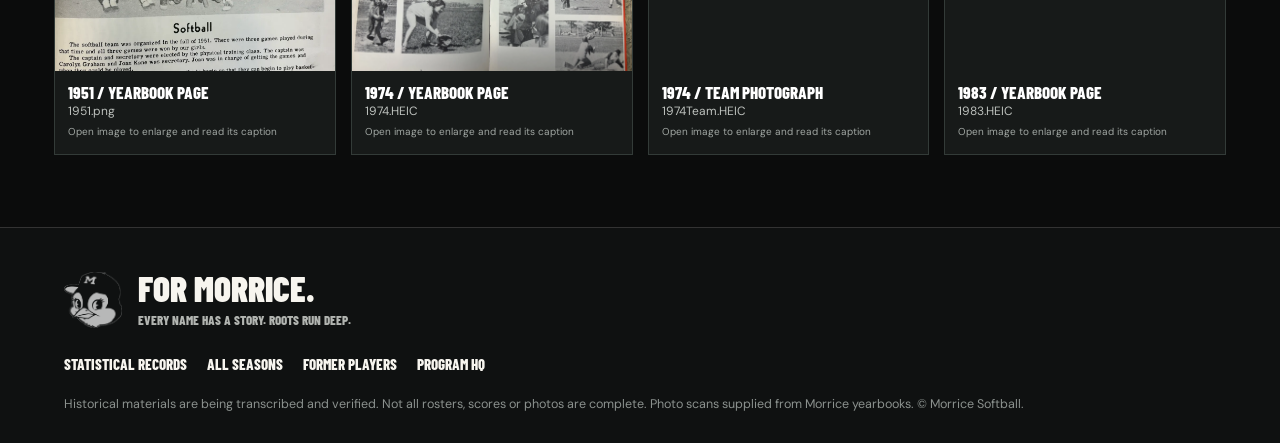
==== commit ea5beaa1: "Add files via upload" ====
--- a/archive.html
+++ b/archive.html
@@ -12,9 +12,10 @@
   <link href="https://fonts.googleapis.com/css2?family=Barlow+Condensed:wght@400;500;600;700;800;900&family=DM+Sans:wght@400;500;600;700&display=swap" rel="stylesheet">
   <link href="archive.css" rel="stylesheet">
   <script src="data/records-data.js"></script>
-  <!-- Versioned URL prevents browsers from reusing the previously cached, incorrect photo paths. -->
-  <script src="data/history-data.js?v=20261117-caption-player-links" ></script>
-  <script src="archive.js?v=20261117-caption-player-links" defer></script>
+  <script src="data/history-data.js?v=20261117-history-v4"></script>
+  <!-- Load all photo and roster connections BEFORE archive.js builds the searchable player index. -->
+  <script src="data/morrice-history-update.js?v=20261117-history-v4"></script>
+  <script src="archive.js?v=20261117-history-v4" defer></script>
 </head>
 <body>
   <a class="skip" href="#archive-main">Skip to archive</a>
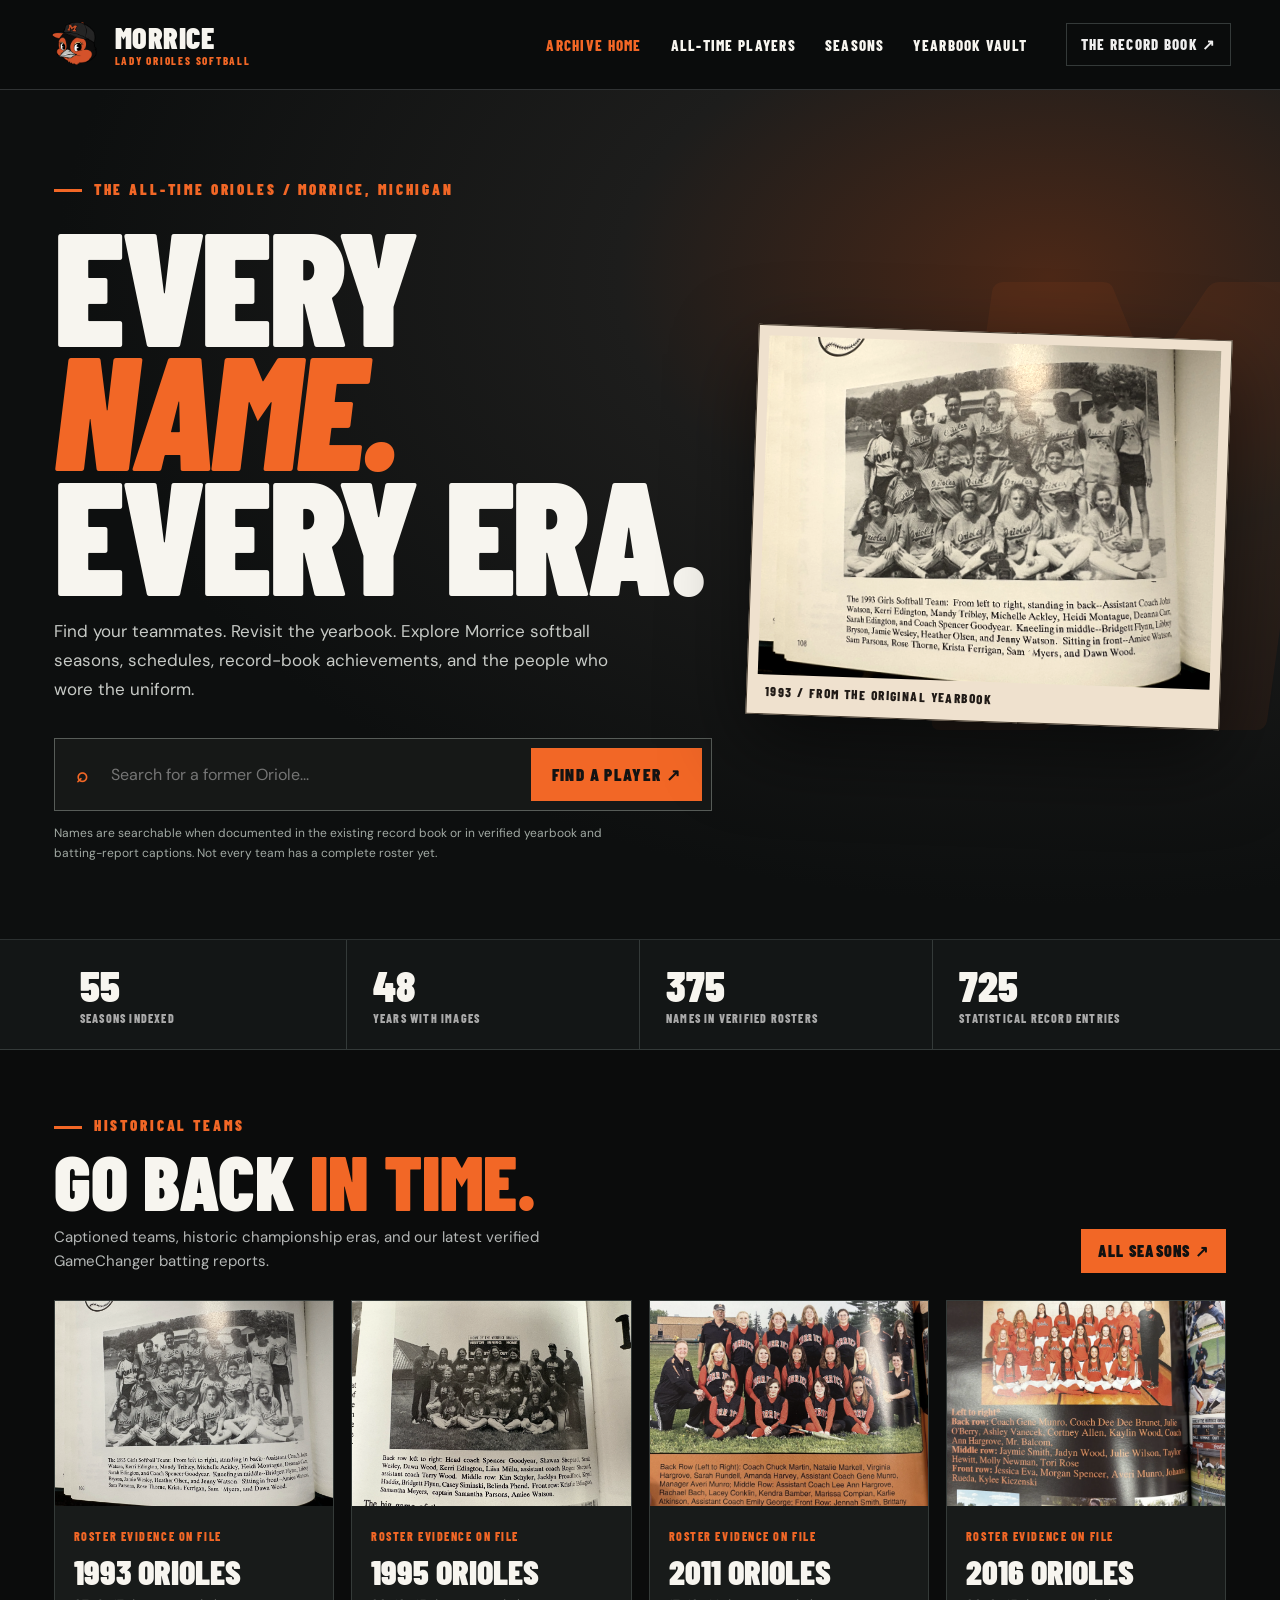
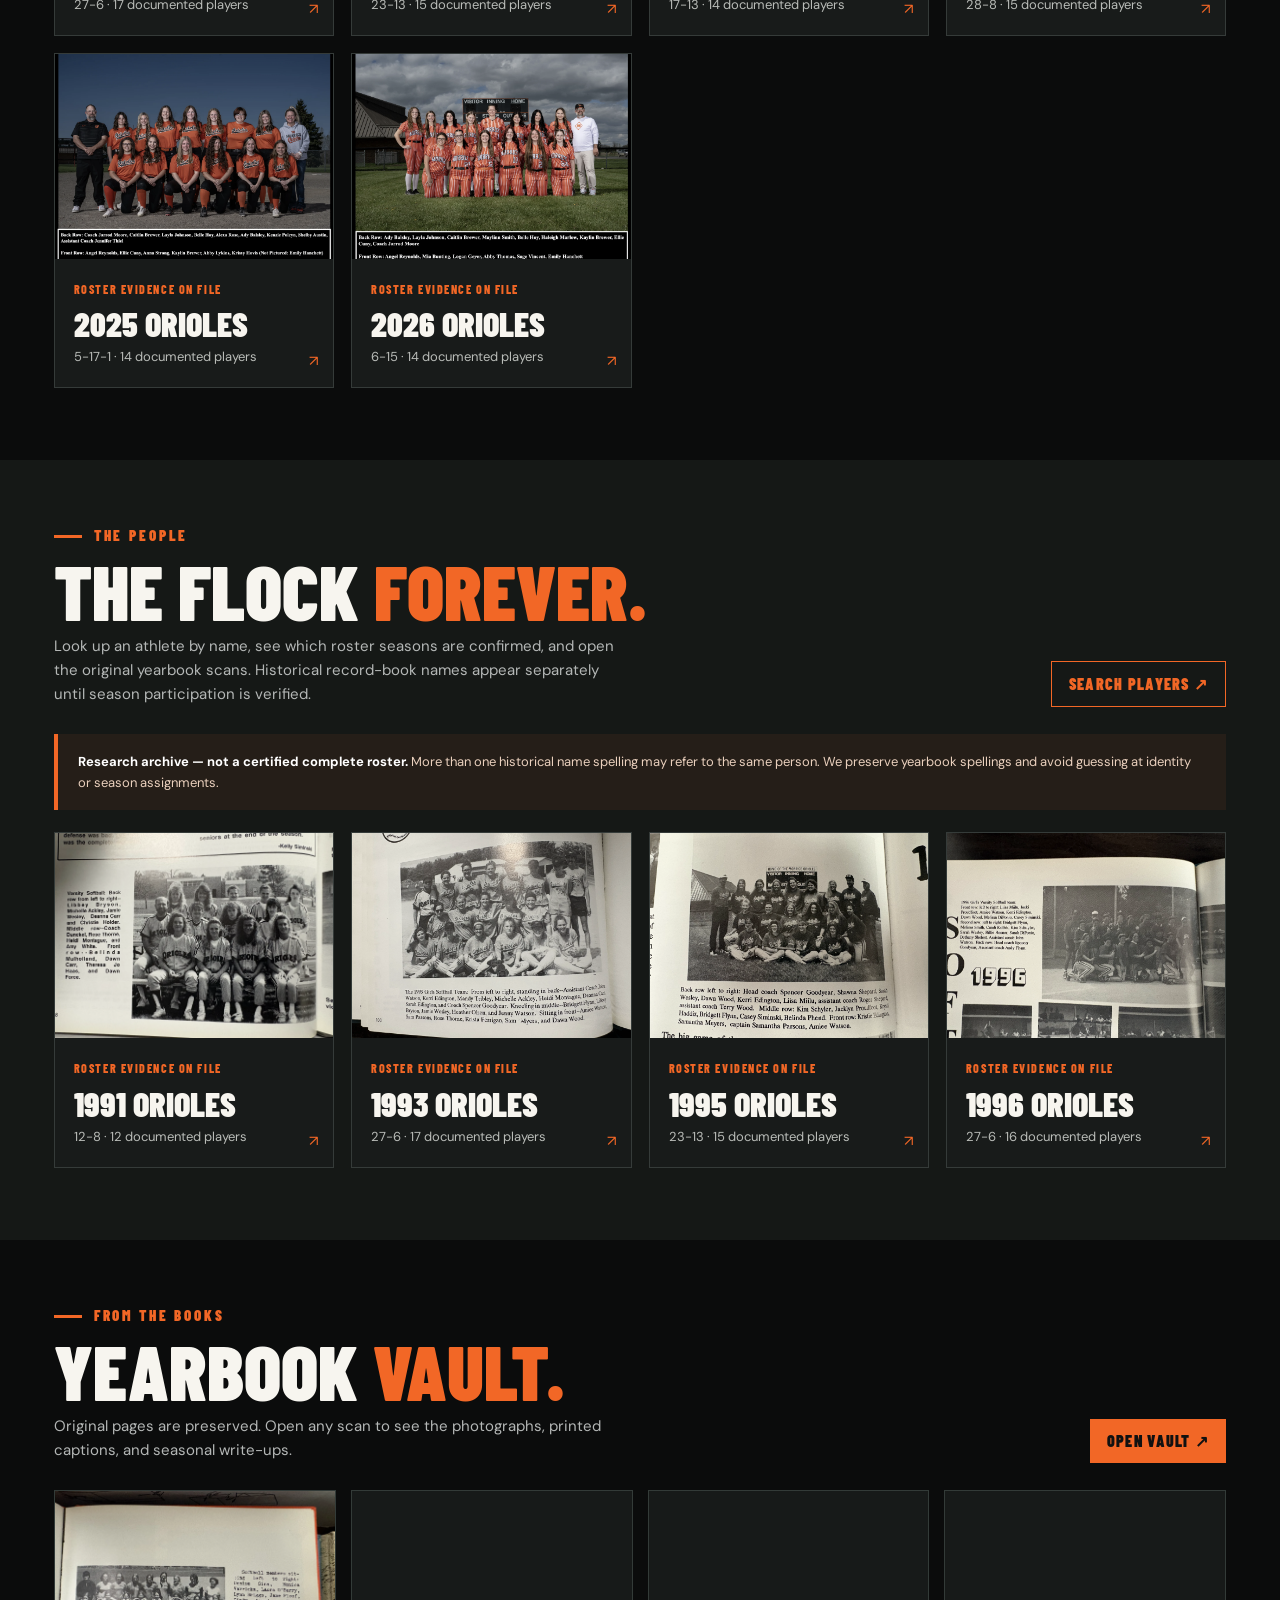
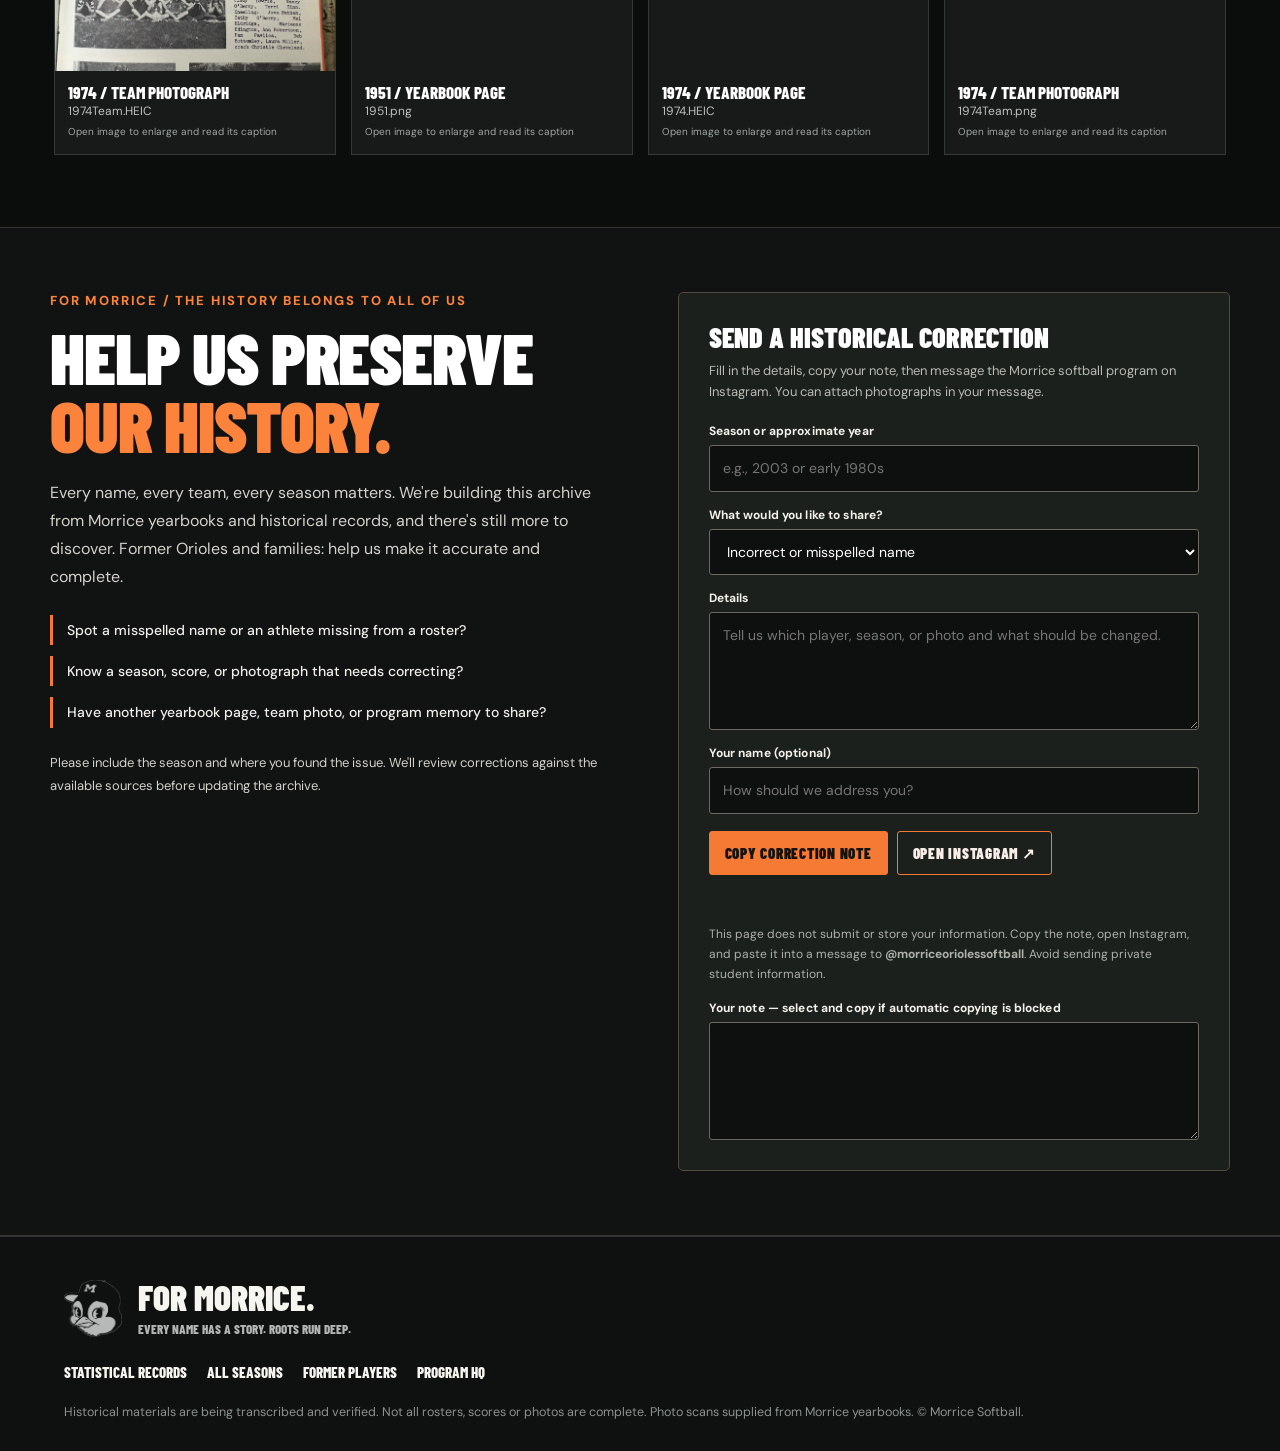
==== commit 534ddc37: "Add files via upload" ====
--- a/archive.html
+++ b/archive.html
@@ -16,6 +16,38 @@
   <!-- Load all photo and roster connections BEFORE archive.js builds the searchable player index. -->
   <script src="data/morrice-history-update.js?v=20261117-history-v4"></script>
   <script src="archive.js?v=20261117-history-v4" defer></script>
+  <style>
+    /* Alumni correction desk: scoped to the independent All-Time Orioles archive. */
+    .ath-legacy{background:#101312;color:#f3f3ed;border-top:1px solid #3b342f;border-bottom:1px solid #3b342f;padding:clamp(34px,5vw,68px) 20px}
+    .ath-legacy *{box-sizing:border-box}
+    .ath-legacy-inner{max-width:1180px;margin:0 auto;display:grid;grid-template-columns:minmax(0,1fr) minmax(320px,0.98fr);gap:clamp(24px,5vw,68px);align-items:start}
+    .ath-legacy-eyebrow{color:#fb833c;text-transform:uppercase;font:800 13px 'DM Sans',sans-serif;letter-spacing:.14em;margin:0 0 14px}
+    .ath-legacy h2{font:900 clamp(39px,5.8vw,72px)/.94 'Barlow Condensed',Impact,sans-serif;text-transform:uppercase;letter-spacing:-.016em;color:#fff;margin:0 0 20px}
+    .ath-legacy h2 em{font-style:normal;color:#fb833c}
+    .ath-legacy-intro{font:400 16px/1.75 'DM Sans',sans-serif;color:#d3d2cb;margin:0 0 20px;max-width:550px}
+    .ath-legacy-highlights{display:grid;gap:11px;margin:24px 0 0;padding:0;list-style:none}
+    .ath-legacy-highlights li{border-left:3px solid #f57b35;padding:4px 0 4px 14px;color:#f0eee9;font:500 14px/1.6 'DM Sans',sans-serif}
+    .ath-legacy-card{background:#1b201d;border:1px solid #554a40;border-radius:5px;padding:clamp(20px,3vw,30px)}
+    .ath-legacy-card h3{font:900 28px/1.05 'Barlow Condensed',Impact,sans-serif;text-transform:uppercase;color:#fff;margin:0 0 8px}
+    .ath-legacy-card>p{font:400 13px/1.6 'DM Sans',sans-serif;color:#b9bbb3;margin:0 0 21px}
+    .ath-legacy-form{display:grid;gap:15px}
+    .ath-legacy-field{display:grid;gap:6px}
+    .ath-legacy-field label{color:#f2f0e9;font:700 12px 'DM Sans',sans-serif;letter-spacing:.01em}
+    .ath-legacy-field input,.ath-legacy-field select,.ath-legacy-field textarea{width:100%;background:#0e100f;border:1px solid #6b6962;color:#fff;padding:12px 13px;border-radius:3px;font:400 14px/1.5 'DM Sans',sans-serif;min-width:0}
+    .ath-legacy-field textarea{resize:vertical;min-height:118px}
+    .ath-legacy-field input:focus-visible,.ath-legacy-field select:focus-visible,.ath-legacy-field textarea:focus-visible,.ath-legacy-action:focus-visible{outline:2px solid #ffab72;outline-offset:3px}
+    .ath-legacy-actions{display:flex;flex-wrap:wrap;gap:9px;margin-top:2px}
+    .ath-legacy-action{display:inline-flex;align-items:center;justify-content:center;gap:7px;padding:12px 15px;text-decoration:none!important;border-radius:3px;border:1px solid #f57b35;font:900 15px/1 'Barlow Condensed',Impact,sans-serif;text-transform:uppercase;letter-spacing:.05em;cursor:pointer;min-height:44px}
+    .ath-legacy-action.primary{background:#f57b35;color:#16120e}
+    .ath-legacy-action.secondary{background:transparent;color:#f9eee6}
+    .ath-legacy-action.primary:hover{background:#ff9a5c}
+    .ath-legacy-action.secondary:hover{background:#372820}
+    .ath-legacy-status{font:500 13px/1.6 'DM Sans',sans-serif;color:#f9c29c;min-height:20px;margin:0}
+    .ath-legacy-small{font:400 12px/1.65 'DM Sans',sans-serif;color:#aeb0aa;margin:0}
+    @media(max-width:790px){.ath-legacy-inner{grid-template-columns:1fr}.ath-legacy-card{max-width:650px}}
+    @media(max-width:420px){.ath-legacy-actions{display:grid}.ath-legacy-action{width:100%}}
+    @media(prefers-reduced-motion:reduce){.ath-legacy-action{transition:none}}
+  </style>
 </head>
 <body>
   <a class="skip" href="#archive-main">Skip to archive</a>
@@ -36,6 +68,98 @@
     </nav>
   </header>
   <main id="archive-main" tabindex="-1"><section class="ath-container ath-loading"><h1>LOADING THE ARCHIVE.</h1><p>Retrieving historical rosters, yearbook pages and season records...</p></section></main>
+  <!-- Visible on archive home, season, and player pages: alumni correction desk. -->
+  <section class="ath-legacy" id="history-corrections" aria-labelledby="ath-legacy-title">
+    <div class="ath-legacy-inner">
+      <div>
+        <p class="ath-legacy-eyebrow">For Morrice / The history belongs to all of us</p>
+        <h2 id="ath-legacy-title">Help us preserve <em>our history.</em></h2>
+        <p class="ath-legacy-intro">Every name, every team, every season matters. We're building this archive from Morrice yearbooks and historical records, and there's still more to discover. Former Orioles and families: help us make it accurate and complete.</p>
+        <ul class="ath-legacy-highlights">
+          <li>Spot a misspelled name or an athlete missing from a roster?</li>
+          <li>Know a season, score, or photograph that needs correcting?</li>
+          <li>Have another yearbook page, team photo, or program memory to share?</li>
+        </ul>
+        <p class="ath-legacy-intro" style="font-size:13px;margin-top:24px">Please include the season and where you found the issue. We'll review corrections against the available sources before updating the archive.</p>
+      </div>
+      <div class="ath-legacy-card">
+        <h3>Send a historical correction</h3>
+        <p>Fill in the details, copy your note, then message the Morrice softball program on Instagram. You can attach photographs in your message.</p>
+        <form class="ath-legacy-form" id="ath-legacy-form">
+          <div class="ath-legacy-field">
+            <label for="ath-legacy-year">Season or approximate year</label>
+            <input id="ath-legacy-year" type="text" maxlength="50" placeholder="e.g., 2003 or early 1980s" autocomplete="off">
+          </div>
+          <div class="ath-legacy-field">
+            <label for="ath-legacy-type">What would you like to share?</label>
+            <select id="ath-legacy-type">
+              <option>Incorrect or misspelled name</option>
+              <option>Missing player or teammate</option>
+              <option>Incorrect season or score</option>
+              <option>Additional photograph or yearbook</option>
+              <option>Another historical correction or memory</option>
+            </select>
+          </div>
+          <div class="ath-legacy-field">
+            <label for="ath-legacy-details">Details</label>
+            <textarea id="ath-legacy-details" maxlength="2500" required placeholder="Tell us which player, season, or photo and what should be changed."></textarea>
+          </div>
+          <div class="ath-legacy-field">
+            <label for="ath-legacy-name">Your name (optional)</label>
+            <input id="ath-legacy-name" type="text" maxlength="90" placeholder="How should we address you?" autocomplete="name">
+          </div>
+          <div class="ath-legacy-actions">
+            <button class="ath-legacy-action primary" type="submit">Copy correction note</button>
+            <a class="ath-legacy-action secondary" href="https://www.instagram.com/morriceoriolessoftball/" target="_blank" rel="noopener noreferrer">Open Instagram ↗</a>
+          </div>
+          <p class="ath-legacy-status" id="ath-legacy-status" role="status" aria-live="polite"></p>
+          <p class="ath-legacy-small">This page does not submit or store your information. Copy the note, open Instagram, and paste it into a message to <strong>@morriceoriolessoftball</strong>. Avoid sending private student information.</p>
+          <div class="ath-legacy-field" id="ath-legacy-manual-wrap" hidden>
+            <label for="ath-legacy-manual">Your note — select and copy if automatic copying is blocked</label>
+            <textarea id="ath-legacy-manual" readonly></textarea>
+          </div>
+        </form>
+      </div>
+    </div>
+  </section>
   <footer class="ath-footer"><div><img src="assets/boop-mono.webp" alt=""><p><strong>FOR MORRICE.</strong><span>Every name has a story. Roots run deep.</span></p></div><nav aria-label="Footer"><a href="index.html#records">Statistical Records</a><a href="#seasons">All Seasons</a><a href="#players">Former Players</a><a href="index.html#hub">Program HQ</a></nav><small>Historical materials are being transcribed and verified. Not all rosters, scores or photos are complete. Photo scans supplied from Morrice yearbooks. © Morrice Softball.</small></footer>
+  <script>
+    (() => {
+      'use strict';
+      const form = document.getElementById('ath-legacy-form');
+      if (!form) return;
+      const get = id => document.getElementById(id);
+      form.addEventListener('submit', async event => {
+        event.preventDefault();
+        const details = get('ath-legacy-details').value.trim();
+        const status = get('ath-legacy-status');
+        if (!details) {
+          status.textContent = 'Please describe the correction or memory first.';
+          get('ath-legacy-details').focus();
+          return;
+        }
+        const season = get('ath-legacy-year').value.trim() || 'Not sure';
+        const name = get('ath-legacy-name').value.trim();
+        const type = get('ath-legacy-type').value;
+        const msg = ['MORRICE SOFTBALL ARCHIVE / HISTORY SUBMISSION',
+          'Season: ' + season, 'Topic: ' + type,
+          'Details: ' + details, ...(name ? ['From: ' + name] : [])].join('\n');
+        const manualWrap = get('ath-legacy-manual-wrap');
+        const manual = get('ath-legacy-manual');
+        try {
+          if (!navigator.clipboard?.writeText) throw new Error('Clipboard API unavailable');
+          await navigator.clipboard.writeText(msg);
+          manualWrap.hidden = true;
+          status.textContent = 'Copied! Now open Instagram and paste this note into a message to @morriceoriolessoftball.';
+        } catch (error) {
+          manual.value = msg;
+          manualWrap.hidden = false;
+          manual.focus();
+          manual.select();
+          status.textContent = 'Automatic copying is unavailable here. Copy the selected note below, then send it to us on Instagram.';
+        }
+      });
+    })();
+  </script>
 </body>
 </html>
